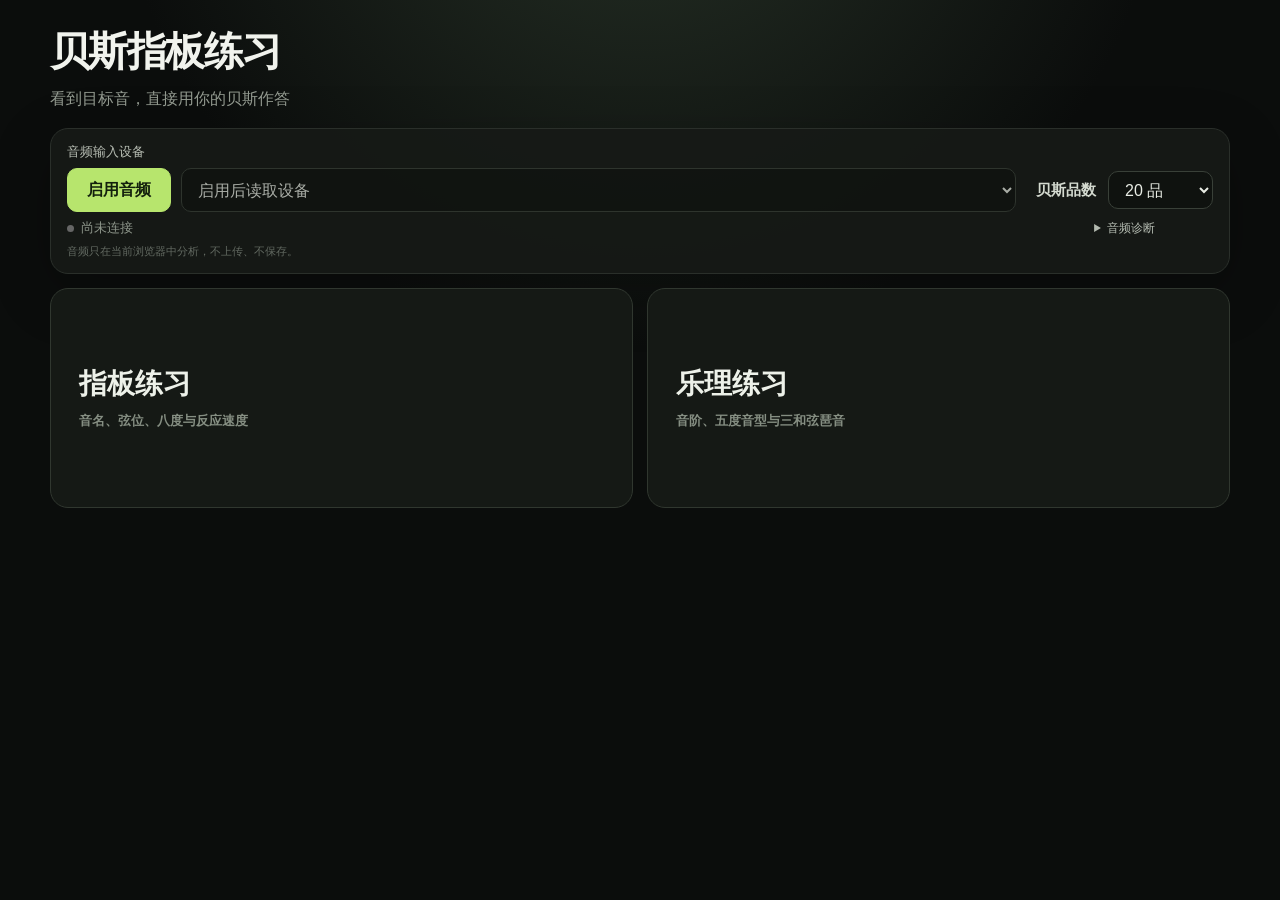
==== outputs/bass-fretboard-trainer-v1/index.html @ 8733895c "checkpoint: accepted V0 functional version" ====
<!doctype html>
<html lang="zh-CN">
<head>
  <meta charset="UTF-8" />
  <meta name="viewport" content="width=device-width, initial-scale=1" />
  <title>贝斯指板练习</title>
  <link rel="stylesheet" href="../bass-fretboard-trainer-v0/styles.css" />
  <link rel="stylesheet" href="styles.css" />
</head>
<body>
  <main class="shell">
    <header>
      <h1>贝斯指板练习</h1>
      <p class="subtitle">看到目标音，直接用你的贝斯作答</p>
    </header>

    <section id="audioControls" class="card controls">
      <label for="deviceSelect">音频输入设备</label>
      <div class="control-row">
        <button id="startButton">启用音频</button>
        <select id="deviceSelect" disabled><option value="">启用后读取设备</option></select>
      </div>
      <p id="deviceStatus" class="status"><span class="dot"></span>尚未连接</p>
      <div class="instrument-config">
        <label for="fretCount">贝斯品数</label>
        <select id="fretCount" class="compact-select" aria-label="贝斯品数">
          <option value="20" selected>20 品</option>
          <option value="21">21 品</option>
          <option value="22">22 品</option>
          <option value="24">24 品</option>
        </select>
      </div>
      <details id="diagnosticPanel" class="diagnostic-panel">
        <summary>音频诊断</summary>
        <section class="diagnostics">
          <div><span>信号</span><strong id="level">— dB</strong></div>
          <div><span>置信度</span><strong id="confidence">—</strong></div>
          <div><span>稳定帧</span><strong id="stableFrames">0 / 4</strong></div>
        </section>
      </details>
      <p class="privacy">音频只在当前浏览器中分析，不上传、不保存。</p>
    </section>

    <nav id="homeView" class="home-modules" aria-label="选择练习模块">
      <button id="fretboardTab" class="module-card">
        <strong>指板练习</strong><small>音名、弦位、八度与反应速度</small>
      </button>
      <button id="theoryTab" class="module-card">
        <strong>乐理练习</strong><small>音阶、五度音型与三和弦琶音</small>
      </button>
    </nav>

    <section id="practiceWorkspace" hidden>
      <div class="workspace-bar"><button id="backHomeButton" class="back-button">← 返回首页</button><strong id="workspaceTitle">指板练习</strong></div>

    <section id="fretboardModule">
    <div class="practice-grid">
    <aside class="practice-sidebar">
    <details class="card fretboard-options">
      <summary><span>题目设置</span><small id="fretboardOptionsSummary">单弦 E · 仅自然音 · 不区分八度 · 不限时</small></summary>
    <section class="settings" aria-label="练习设置">
      <div class="setting-row">
        <div><strong>练习弦</strong><small>专注一根弦，或每题随机换弦</small></div>
        <div class="choice">
          <label><input type="radio" name="stringMode" value="single" checked><span>单弦</span></label>
          <label><input type="radio" name="stringMode" value="mixed"><span>混合弦</span></label>
        </div>
      </div>
      <div id="stringPicker" class="string-picker" aria-label="选择练习弦">
        <label><input type="radio" name="bassString" value="E" checked><span>E</span></label>
        <label><input type="radio" name="bassString" value="A"><span>A</span></label>
        <label><input type="radio" name="bassString" value="D"><span>D</span></label>
        <label><input type="radio" name="bassString" value="G"><span>G</span></label>
      </div>
      <div class="setting-row">
        <div><strong>出题音符</strong><small>“包含升降音”也会出现 C♯、D♯、F♯等</small></div>
        <div class="choice">
          <label><input type="radio" name="noteSet" value="natural" checked><span>仅自然音</span></label>
          <label><input type="radio" name="noteSet" value="chromatic"><span>包含升降音</span></label>
        </div>
      </div>
      <div class="setting-row">
        <div><strong>八度判定</strong><small>开启后必须区分 G2、G3等实际音高</small></div>
        <div class="choice">
          <label><input type="radio" name="octaveMode" value="ignore" checked><span>不区分</span></label>
          <label><input type="radio" name="octaveMode" value="exact"><span>区分八度</span></label>
        </div>
      </div>
      <div class="setting-row">
        <div><strong>答题时间</strong><small>超时单独记录，不算作弹错</small></div>
        <div class="choice">
          <label><input type="radio" name="timeLimit" value="0" checked><span>不限时</span></label>
          <label><input type="radio" name="timeLimit" value="5"><span>5 秒</span></label>
          <label><input type="radio" name="timeLimit" value="3"><span>3 秒</span></label>
        </div>
      </div>
    </section>
    </details>

    <button id="wrongBankButton" class="wrong-bank-button">错题库 <span id="wrongCount">0</span></button>
    </aside>

    <div class="practice-main">
    <div id="quizHome"></div>
    <section id="quizCard" class="card quiz">
      <div class="scorebar">
        <span>第 <strong id="round">1</strong> 题</span>
        <span id="timer">不限时</span>
        <span>正确 <strong id="score">0</strong></span>
      </div>
      <p id="prompt" class="prompt">请弹出</p>
      <div id="targetNote" class="target-note">—</div>
      <p id="enharmonic" class="enharmonic"></p>
      <p id="targetOctave" class="octave">启用音频后开始</p>
      <button id="readyButton" class="ready-button" hidden>开始</button>
      <div id="feedback" class="feedback waiting">等待开始</div>
      <p id="heard" class="heard">当前识别：—</p>
      <div class="quiz-actions">
        <button id="exitWrongButton" class="secondary" hidden>退出错题练习</button>
        <button id="pauseButton" class="secondary" disabled>暂停练习</button>
        <button id="nextButton" class="secondary" disabled>跳过本题</button>
      </div>
    </section>
    </div>
    </div>
    </section>

    <section id="theoryModule" hidden>
      <section id="theoryHub" class="theory-hub">
        <button class="theory-card" data-theory-type="scale"><strong>音阶</strong><small>大调与自然小调完整上下行</small></button>
        <button class="theory-card" data-theory-type="interval"><strong>五度音型</strong><small>跨四弦上行两个八度</small></button>
        <button class="theory-card" data-theory-type="triad"><strong>三和弦琶音</strong><small>大、小三和弦跨弦练习</small></button>
        <button class="theory-card secondary-theory" data-theory-type="degree"><strong>调内级数</strong><small>辅助记忆调内第 2～7 音</small></button>
      </section>
      <select id="theoryType" hidden aria-label="当前乐理练习"><option value="scale">音阶</option><option value="interval">五度音型</option><option value="triad">三和弦琶音</option><option value="degree">调内级数</option></select>
      <section id="theoryPractice" hidden>
      <div class="subpage-bar"><button id="backTheoryButton" class="back-button">← 返回乐理练习</button><strong id="theoryPracticeTitle">音阶</strong></div>
      <div class="practice-grid theory-grid">
      <aside class="practice-sidebar">
      <details class="card theory-options">
        <summary><span>题目设置</span><small id="theoryOptionsSummary">可选</small></summary>
        <section class="settings theory-settings">
        <div id="scaleQualityRow" class="setting-row">
          <div><strong>调式</strong><small>自然小调使用固定的自然小音阶</small></div>
          <div class="choice">
            <label><input type="radio" name="scaleQuality" value="major" checked><span>大调</span></label>
            <label><input type="radio" name="scaleQuality" value="minor"><span>自然小调</span></label>
          </div>
        </div>
        <div class="setting-row">
          <div><strong id="theoryKeyLabel">调</strong><small>升降号会按照调性正确显示</small></div>
          <select id="scaleKey" class="compact-select" aria-label="选择调">
            <option value="random" selected>不指定</option>
            <option value="0">C</option><option value="7">G</option><option value="2">D</option><option value="9">A</option>
            <option value="4">E</option><option value="11">B</option><option value="6">F♯ / G♭</option><option value="1">C♯ / D♭</option>
            <option value="8">G♯ / A♭</option><option value="3">D♯ / E♭</option><option value="10">A♯ / B♭</option><option value="5">F</option>
          </select>
        </div>
        <div id="theoryStringRow" class="setting-row">
          <div><strong>根音所在弦</strong><small>后续音符可以跨弦演奏</small></div>
          <div class="choice">
            <label><input type="radio" name="scaleString" value="E"><span>E 弦</span></label>
            <label><input type="radio" name="scaleString" value="A"><span>A 弦</span></label>
            <label><input type="radio" name="scaleString" value="D"><span>D 弦</span></label>
            <label><input type="radio" name="scaleString" value="G"><span>G 弦</span></label>
            <label><input type="radio" name="scaleString" value="mixed" checked><span>不指定</span></label>
          </div>
        </div>
        <div id="arpStringRow" class="setting-row" hidden>
          <div><strong>起始弦</strong><small>两八度琶音从 E 弦或 A 弦根音开始</small></div>
          <div class="choice">
            <label><input type="radio" name="arpString" value="E"><span>E 弦</span></label>
            <label><input type="radio" name="arpString" value="A"><span>A 弦</span></label>
            <label><input type="radio" name="arpString" value="mixed" checked><span>不指定</span></label>
          </div>
        </div>
        <div id="triadRow" class="setting-row" hidden>
          <div><strong>和弦类型</strong><small>连续上行两个八度</small></div>
          <select id="triadType" class="compact-select" aria-label="三和弦类型">
            <option value="random">不指定</option><option value="major" selected>大三和弦</option><option value="minor">小三和弦</option>
          </select>
        </div>
        </section>
      </details>
      </aside>
      <section class="card scale-quiz">
        <p id="scalePrompt" class="prompt">从 A 弦上的 C 开始</p>
        <h2 id="scaleTitle">C 大调</h2>
        <p id="scaleDirectionText" class="scale-direction">上行一个八度，再下行返回</p>
        <div id="scaleProgress" class="scale-progress" aria-label="C大调音阶进度"></div>
        <div id="scaleFeedback" class="feedback waiting">启用音频后开始</div>
        <p id="scaleHeard" class="heard"></p>
        <div id="sequenceHintControls" class="sequence-hint-controls">
          <span>是否显示音名</span>
          <div class="choice">
            <label><input type="radio" name="hintMode" value="guided"><span>显示音名</span></label>
            <label><input type="radio" name="hintMode" value="memory" checked><span>隐藏音名</span></label>
          </div>
        </div>
        <div class="quiz-actions">
          <button id="scaleHintButton" class="secondary" hidden>显示提示</button>
          <button id="resetScaleButton" class="secondary">重新开始</button>
          <button id="skipTheoryButton" class="secondary">跳过本题</button>
        </div>
      </section>
      </div>
      </section>
    </section>

    </section>
  </main>
  <dialog id="wrongPracticeDialog" class="wrong-practice-dialog">
    <div class="wrong-practice-head"><h2>错题练习</h2><span id="wrongPracticeRemaining"></span></div>
    <div id="wrongPracticeBody"></div>
  </dialog>
  <dialog id="timeSupportDialog" class="support-dialog">
    <h2>需要切换为不限时吗？</h2>
    <p>已经连续 5 题超时或出现错误。可以先取消计时，专注找到正确的音。</p>
    <div class="support-actions">
      <button id="switchUntimedButton">返回不限时练习</button>
      <button id="continueTimedButton" class="secondary">继续计时练习</button>
    </div>
  </dialog>
  <script type="module" src="app.js"></script>
</body>
</html>
---- outputs/bass-fretboard-trainer-v0/styles.css ----
:root { color-scheme: dark; font-family: Inter, ui-sans-serif, -apple-system, BlinkMacSystemFont, "Segoe UI", sans-serif; background:#0b0d0c; color:#f1f3ed; }
* { box-sizing:border-box; }
body { margin:0; min-height:100vh; background:radial-gradient(circle at 50% -20%,#263126 0,transparent 42%),#0b0d0c; }
.shell { width:min(680px,calc(100% - 32px)); margin:0 auto; padding:52px 0 48px; }
header { margin-bottom:24px; }
.eyebrow { color:#b7e56d; letter-spacing:.16em; font-size:12px; font-weight:700; margin:0 0 10px; }
h1 { font-size:clamp(30px,6vw,48px); letter-spacing:-.04em; margin:0; }
.subtitle { color:#92998f; margin:10px 0 0; }
.card { border:1px solid #2a2f2a; border-radius:18px; background:rgba(22,25,22,.92); box-shadow:0 18px 60px rgba(0,0,0,.24); }
.controls { padding:20px; margin-bottom:14px; }
label { display:block; color:#b8beb4; font-size:13px; margin-bottom:9px; }
.control-row { display:flex; gap:10px; }
select,button { min-height:44px; border-radius:10px; border:1px solid #394038; font:inherit; }
select { min-width:0; flex:1; padding:0 12px; background:#0f120f; color:#e8ece4; }
button { padding:0 19px; border-color:#b7e56d; background:#b7e56d; color:#13200d; font-weight:750; cursor:pointer; }
button.stop { border-color:#555d53; background:#272c27; color:#f0f2ed; }
button:disabled { opacity:.55; cursor:wait; }
.status { color:#8d958a; font-size:13px; margin:13px 0 0; }
.dot { display:inline-block; width:7px; height:7px; border-radius:50%; background:#666; margin-right:7px; }
.status.active .dot { background:#b7e56d; box-shadow:0 0 10px #b7e56d; }
.result { min-height:365px; padding:32px 24px; display:flex; align-items:center; flex-direction:column; justify-content:center; }
.hint { margin:0 0 8px; color:#899086; font-size:13px; }
.note { font-size:clamp(90px,25vw,150px); font-weight:800; line-height:.9; letter-spacing:-.08em; font-variant-numeric:tabular-nums; }
.frequency { margin-top:22px; font-size:24px; font-variant-numeric:tabular-nums; }
.unit { color:#7f877d; font-size:14px; }
.tuning { width:min(360px,90%); display:grid; grid-template-columns:22px 1fr 22px; align-items:center; gap:8px; margin-top:25px; color:#697068; }
.meter { height:8px; background:#31362f; border-radius:99px; position:relative; overflow:hidden; }
.meter-fill { position:absolute; left:50%; top:0; width:0; height:100%; background:#b7e56d; transition:width 90ms,left 90ms; }
.center-mark { position:absolute; width:2px; height:14px; background:white; left:calc(50% - 1px); top:-3px; }
.cents { color:#9ca399; font-size:13px; min-height:18px; margin:10px 0 0; }
.diagnostics { display:grid; grid-template-columns:repeat(3,1fr); gap:1px; border:1px solid #282d27; border-radius:14px; overflow:hidden; margin-top:14px; background:#282d27; }
.diagnostics div { padding:15px; background:#151815; display:flex; flex-direction:column; gap:5px; }
.diagnostics span { color:#747c72; font-size:11px; }
.diagnostics strong { font-size:14px; font-variant-numeric:tabular-nums; }
.tips { margin-top:20px; color:#91998f; font-size:13px; line-height:1.6; }
summary { cursor:pointer; color:#b2b9af; }
@media(max-width:520px){.control-row{flex-direction:column}.diagnostics div{padding:12px 9px}.diagnostics strong{font-size:12px}.shell{padding-top:28px}}
---- outputs/bass-fretboard-trainer-v1/styles.css ----
.shell { width:min(1180px,calc(100% - 32px)); padding:24px 0 28px; }
header { margin-bottom:18px; }
header h1 { font-size:clamp(28px,4vw,40px); }
body.in-practice header { margin-bottom:10px; }
body.in-practice header .eyebrow,body.in-practice header .subtitle { display:none; }
body.in-practice header h1 { font-size:24px; }
body.in-practice .shell { padding-bottom:10px; }
.quiz { min-height:430px; padding:25px; text-align:center; position:relative; }
.settings { padding:5px 20px; margin-bottom:14px; }
.setting-row { display:flex; align-items:center; justify-content:space-between; gap:18px; padding:16px 0; border-bottom:1px solid #2a2f2a; }
.setting-row:last-child { border-bottom:0; }
.setting-row[hidden] { display:none; }
.setting-row strong { display:block; font-size:14px; }
.setting-row small { display:block; color:#7e867b; margin-top:4px; line-height:1.35; }
.choice,.string-picker { display:flex; flex-shrink:0; padding:3px; border-radius:10px; background:#0e110e; }
.choice label,.string-picker label { margin:0; cursor:pointer; }
.choice input,.string-picker input { position:absolute; opacity:0; pointer-events:none; }
.choice span,.string-picker span { display:block; padding:7px 10px; border-radius:7px; color:#8e968b; white-space:nowrap; font-size:12px; }
.choice input:checked+span,.string-picker input:checked+span { background:#34412d; color:#c9ef8c; }
.string-picker { margin:11px 0 3px; width:max-content; }
.string-picker span { min-width:42px; text-align:center; font-size:14px; font-weight:750; }
.string-picker.hidden { display:none; }
.compact-select { flex:0 0 auto; min-width:100px; min-height:38px; }
.instrument-config { display:flex; align-items:center; justify-content:space-between; gap:12px; margin-top:15px; padding-top:15px; border-top:1px solid #2a2f2a; }
.instrument-config label { margin:0; color:#d4dad0; font-size:15px; font-weight:750; }
.instrument-config .compact-select { min-width:105px; }
.scorebar { display:flex; justify-content:space-between; color:#8e968b; font-size:13px; }
.scorebar strong { color:#eef1ea; }
#timer.urgent { color:#ff9f8c; font-weight:750; }
.prompt { color:#8b9388; margin:47px 0 4px; }
.target-note { font-size:clamp(100px,28vw,168px); font-weight:850; line-height:.9; letter-spacing:-.06em; font-variant-numeric:tabular-nums; }
.octave-number { display:inline-block; margin-left:.04em; font-size:.48em; letter-spacing:0; vertical-align:baseline; }
.question-concealed { visibility:hidden; }
.ready-button { display:block; margin:0 auto 14px; }
.ready-button[hidden] { display:none; }
.enharmonic { height:20px; color:#b7c1b2; margin:10px 0 0; font-size:14px; }
.octave { color:#8e968b; margin:12px 0 28px; }
.feedback { display:inline-block; min-width:180px; padding:10px 17px; border-radius:99px; font-weight:750; }
.feedback.waiting { color:#90978d; background:#252a24; }
.feedback.correct { color:#18230f; background:#b7e56d; }
.feedback.wrong { color:#ffd5ce; background:#552c27; }
.feedback.listening { color:#d8e6ca; background:#263320; }
.heard { min-height:20px; color:#7d857a; font-size:13px; margin:15px 0; }
.secondary { min-height:38px; color:#c9d0c5; background:transparent; border-color:#3b4239; }
.secondary:disabled { opacity:.35; cursor:not-allowed; }
.quiz-actions { display:flex; justify-content:center; gap:10px; }
.quiz-actions [hidden] { display:none; }
.privacy { text-align:center; color:#626961; font-size:11px; margin-top:16px; }
.wrong-bank-button { display:block; margin:0 0 14px auto; min-height:36px; padding:0 13px; background:#1c211c; border-color:#343a33; color:#bcc4b9; font-size:13px; }
.wrong-bank-button span { display:inline-grid; place-items:center; min-width:22px; height:22px; margin-left:5px; border-radius:99px; background:#353d33; color:#dcedc8; }
.wrong-bank-button:disabled { opacity:.45; cursor:not-allowed; }
.controls.compact { display:flex; align-items:center; gap:14px; padding:10px 14px; }
.controls.compact>label { display:none; }
.controls.compact .control-row { flex:1; min-width:280px; }
.controls.compact .control-row select,.controls.compact .control-row button { min-height:38px; }
.controls.compact .status { max-width:230px; margin:0; overflow:hidden; text-overflow:ellipsis; white-space:nowrap; }
.controls.compact .instrument-config { flex:0 0 auto; margin:0; padding:0; border:0; }
.controls.compact .instrument-config select { min-height:38px; }
.controls.compact .diagnostic-panel,.controls.compact .privacy { display:none; }
.practice-grid { display:grid; grid-template-columns:minmax(260px,320px) minmax(0,1fr); align-items:start; gap:14px; }
.practice-sidebar { min-width:0; }
.practice-main { min-width:0; }
.practice-main .quiz,.theory-grid .scale-quiz { min-height:380px; margin:0; }
.fretboard-options { margin-bottom:12px; padding:0 16px; }
.fretboard-options>summary { display:flex; align-items:center; justify-content:space-between; padding:15px 0; list-style:none; font-size:14px; font-weight:750; }
.fretboard-options>summary::-webkit-details-marker { display:none; }
.fretboard-options>summary small { color:#778073; font-size:12px; font-weight:500; }
.fretboard-options>summary small { max-width:72%; text-align:right; line-height:1.35; }
.fretboard-options[open]>summary { border-bottom:1px solid #2a2f2a; }
.fretboard-options .settings { margin:0; padding:0; }
.practice-sidebar .setting-row { align-items:flex-start; flex-direction:column; gap:9px; padding:12px 0; }
.practice-sidebar .choice { width:100%; }
.practice-sidebar .choice label { flex:1; }
.practice-sidebar .choice span { text-align:center; padding-left:7px; padding-right:7px; }
.practice-sidebar .compact-select { width:100%; }
.practice-sidebar .string-picker { width:100%; }
.practice-sidebar .string-picker label { flex:1; }
.wrong-bank-button { margin-left:0; width:100%; }
.home-modules,.theory-hub { display:grid; grid-template-columns:repeat(2,1fr); gap:14px; }
.module-card,.theory-card { min-height:220px; padding:28px; border:1px solid #30372f; border-radius:18px; background:#151915; color:#edf1e9; text-align:left; }
.module-card { display:flex; flex-direction:column; justify-content:center; }
.module-card:hover,.theory-card:hover { border-color:#71934c; background:#1b2218; }
.module-card-kicker { display:block; margin-bottom:35px; color:#9fcf62; font-size:11px; font-weight:800; letter-spacing:.13em; }
.module-card strong,.theory-card strong { display:block; font-size:28px; }
.module-card small,.theory-card small { display:block; margin-top:8px; color:#858e82; font-size:13px; line-height:1.5; }
.theory-card { min-height:140px; }
.theory-card.secondary-theory { border-style:dashed; }
.workspace-bar,.subpage-bar { display:flex; align-items:center; justify-content:space-between; margin-bottom:14px; }
.workspace-bar strong,.subpage-bar strong { color:#cbd2c7; font-size:14px; }
.back-button { min-height:36px; padding:7px 12px; border-color:#343b32; background:transparent; color:#aeb6aa; font-size:13px; }
.subpage-bar { margin-top:2px; }
.theory-hub[hidden],#theoryPractice[hidden],#practiceWorkspace[hidden],#homeView[hidden] { display:none; }
.module-tabs { display:grid; grid-template-columns:1fr 1fr; gap:5px; margin:0 0 14px; padding:5px; border:1px solid #2b312a; border-radius:13px; background:#111411; }
.module-tabs button { border-color:transparent; background:transparent; color:#858d82; }
.module-tabs button.active { background:#34412d; color:#cef394; }
.fixed-value { color:#c6cec2; font-size:13px; }
.theory-entry { padding:5px 20px; margin-bottom:14px; }
.theory-entry .setting-row { border-bottom:0; }
.theory-options { margin-bottom:14px; padding:0 20px; }
.theory-options>summary { display:flex; align-items:center; justify-content:space-between; padding:16px 0; cursor:pointer; color:#c6cec2; font-size:14px; font-weight:750; list-style:none; }
.theory-options>summary::-webkit-details-marker { display:none; }
.theory-options>summary small { max-width:72%; color:#778073; font-size:12px; font-weight:500; text-align:right; line-height:1.35; }
.theory-options[open]>summary { border-bottom:1px solid #2a2f2a; }
.theory-options .settings { margin:0; padding:0; }
.scale-quiz { min-height:430px; padding:30px 25px; text-align:center; }
.scale-quiz h2 { margin:8px 0 3px; font-size:45px; }
.scale-direction { margin:0 0 40px; color:#7f877c; }
.scale-progress { display:grid; grid-template-columns:repeat(8,1fr); justify-content:center; gap:7px; margin:0 auto 38px; max-width:560px; }
.scale-step { display:flex; align-items:center; justify-content:center; height:56px; border:1px solid #343b32; border-radius:10px; color:#777f75; font-weight:750; }
.scale-progress.round-trip { width:100%; grid-template-columns:repeat(15,minmax(0,42px)); justify-content:center; gap:4px; max-width:none; }
.scale-progress.round-trip .scale-step { height:44px; border-radius:7px; font-size:13px; }
.scale-progress.short-sequence { grid-template-columns:repeat(auto-fit,minmax(70px,1fr)); max-width:320px; }
.scale-step.done { border-color:#759a4a; background:#293820; color:#c9ef90; }
.scale-step.current { border-color:#b7e56d; color:#eff7e5; box-shadow:0 0 0 2px rgba(183,229,109,.12); }
.scale-step.concealed { color:#596057; }
.scale-step.hint { color:#e2efcf; border-style:dashed; }
.progress-octave { margin-left:2px; font-size:.68em; font-weight:650; opacity:.72; align-self:center; }
.sequence-hint-controls { display:flex; align-items:center; justify-content:center; gap:12px; margin:0 auto 14px; color:#8b9388; font-size:13px; }
.sequence-hint-controls .choice { width:auto; }
.support-dialog { width:min(430px,calc(100% - 28px)); padding:26px; border:1px solid #3b4438; border-radius:18px; background:#121612; color:#edf1e9; box-shadow:0 30px 100px #000; }
.support-dialog::backdrop { background:rgba(0,0,0,.72); backdrop-filter:blur(4px); }
.support-dialog h2 { margin:0 0 10px; font-size:24px; }
.support-dialog p { margin:0 0 22px; color:#90988d; line-height:1.65; }
.support-actions { display:flex; gap:10px; }
.support-actions button { flex:1; }
#theoryModule[hidden],#fretboardModule[hidden] { display:none; }
.wrong-practice-dialog { width:min(730px,calc(100% - 24px)); max-height:calc(100vh - 24px); padding:18px; overflow:auto; border:1px solid #394137; border-radius:20px; background:#0e110e; color:#f1f3ed; box-shadow:0 35px 120px #000; }
.wrong-practice-dialog::backdrop { background:rgba(0,0,0,.78); backdrop-filter:blur(5px); }
.wrong-practice-head { display:flex; justify-content:space-between; align-items:flex-end; padding:5px 5px 15px; }
.wrong-practice-head h2 { margin:0; font-size:27px; }
.wrong-practice-head .eyebrow { margin-bottom:4px; }
.wrong-practice-head>span { color:#8c9488; font-size:13px; }
.wrong-practice-dialog .quiz { box-shadow:none; }
.diagnostic-panel { margin-top:14px; color:#7d857a; font-size:12px; }
.diagnostic-panel summary { width:max-content; margin:0 auto; cursor:pointer; }
.diagnostic-panel .diagnostics { margin-top:10px; }
@media(min-width:701px){
  .controls:not(.compact){display:grid;grid-template-columns:minmax(0,1fr) auto;grid-template-rows:auto auto auto;column-gap:20px;row-gap:7px;padding:14px 16px}
  .controls:not(.compact)>label{grid-column:1;grid-row:1;margin:0}
  .controls:not(.compact)>.control-row{grid-column:1;grid-row:2}
  .controls:not(.compact)>.status{grid-column:1;grid-row:3;margin:0;align-self:center}
  .controls:not(.compact)>.instrument-config{grid-column:2;grid-row:2;margin:0;padding:0;border:0;justify-content:flex-start}
  .controls:not(.compact)>.diagnostic-panel{grid-column:2;grid-row:3;margin:0;align-self:center}
  .controls:not(.compact)>.privacy{grid-column:1 / -1;margin:0;text-align:left}
}
@media(max-width:700px){.practice-grid{grid-template-columns:1fr}.controls.compact{align-items:stretch;flex-direction:column}.controls.compact .control-row{min-width:0}.controls.compact .status{max-width:none}.controls.compact .instrument-config{padding-top:10px;border-top:1px solid #2a2f2a}.setting-row{align-items:flex-start;flex-direction:column}.choice{width:100%}.choice label{flex:1}.choice span{text-align:center}.quiz{min-height:410px}}
@media(max-width:600px){.home-modules,.theory-hub{grid-template-columns:1fr}.module-card,.theory-card{min-height:125px}.module-card-kicker{margin-bottom:22px}}
@media(max-width:600px){.scale-progress.round-trip{gap:2px}.scale-progress.round-trip .scale-step{height:36px;border-radius:5px;font-size:10px}}
@media(max-width:600px){.scale-progress{grid-template-columns:repeat(4,1fr)}.scale-step{height:48px}}
@media(max-width:600px){.sequence-hint-controls{align-items:stretch;flex-direction:column}.support-actions{flex-direction:column}}
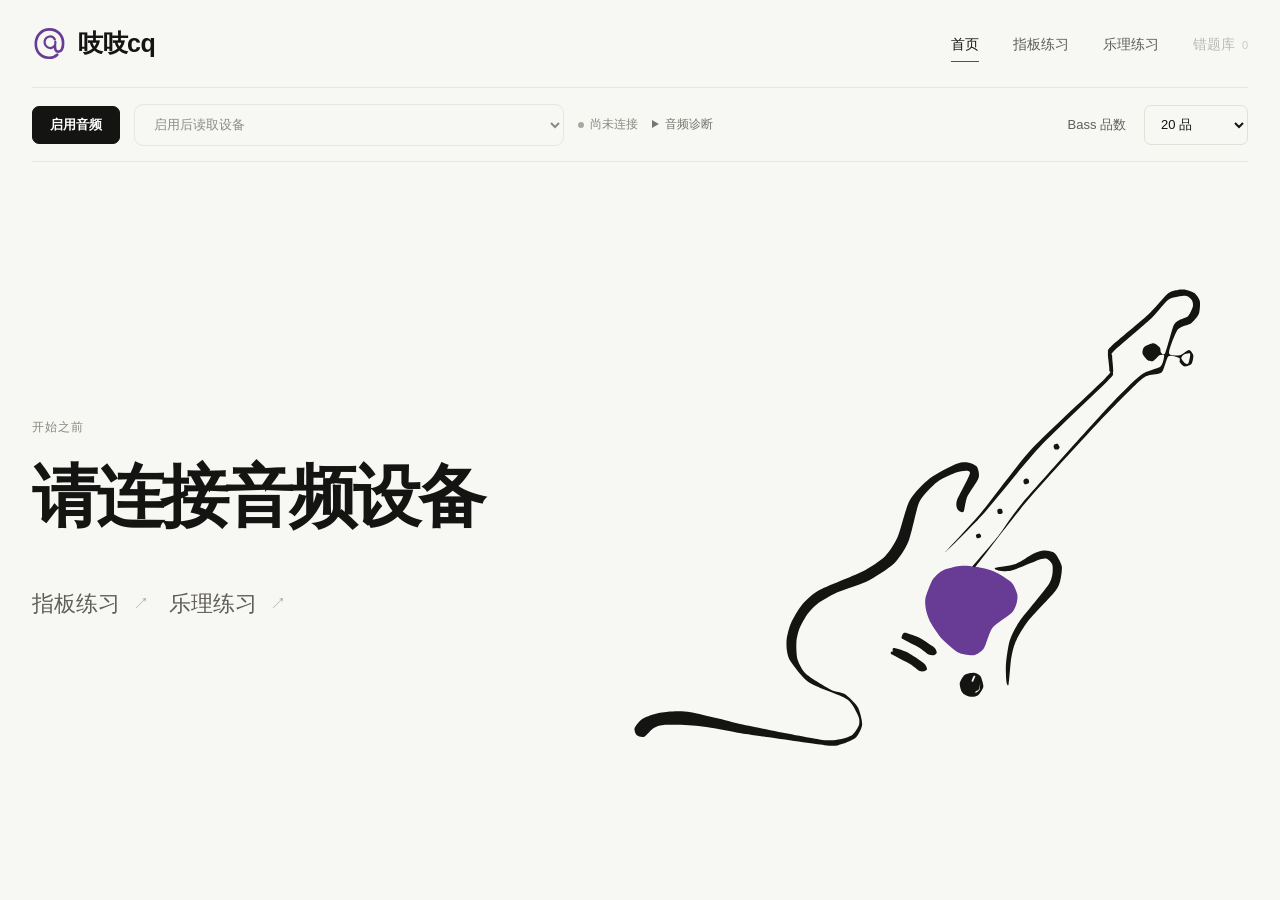
==== commit 0a4eb378: "feat: redesign homepage with animated bass hero" ====
--- a/outputs/bass-fretboard-trainer-v1/index.html
+++ b/outputs/bass-fretboard-trainer-v1/index.html
@@ -6,23 +6,50 @@
   <title>贝斯指板练习</title>
   <link rel="stylesheet" href="../bass-fretboard-trainer-v0/styles.css" />
   <link rel="stylesheet" href="styles.css" />
+  <link rel="stylesheet" href="home-layout-tuning.css" />
+  <script src="home-layout-tuning.js" defer></script>
+  <script src="home-ui.js" defer></script>
+  <script src="bass-motion.js" defer></script>
 </head>
 <body>
   <main class="shell">
-    <header>
-      <h1>贝斯指板练习</h1>
-      <p class="subtitle">看到目标音，直接用你的贝斯作答</p>
+    <header class="site-header" data-tuning-module="header">
+      <a class="home-brand" href="?home=1" aria-label="返回首页">
+        <svg class="brand-mark" viewBox="0 0 42 42" aria-hidden="true">
+          <path class="at-outer" d="M30.3 34.4c-2.8 2.7-6.4 4-10.6 3.7C10.4 37.5 4.1 30.4 4.6 20.5 5.1 10.8 12 4 21.1 4.1c9.2.1 16.1 6.8 16.2 16.2.1 6.5-2.1 10.5-5.5 10.5-3.1 0-4.7-2.7-4.2-7.1" />
+          <path class="at-inner" d="M27.4 16.1c-1.4-2.6-4.6-4-7.5-3.2-3.5.9-5.5 4.6-4.6 8.2.9 3.7 4.6 6 8.1 5.2 3.1-.7 5.2-3.9 4.6-7.2" />
+        </svg>
+        <span>吱吱cq</span>
+      </a>
+      <h1 class="practice-brand-title">贝斯指板练习</h1>
+      <nav class="top-nav" aria-label="主导航">
+        <button class="top-nav-link is-active" type="button" data-home-action="home">首页</button>
+        <button class="top-nav-link" type="button" data-home-action="fretboard">指板练习</button>
+        <button class="top-nav-link" type="button" data-home-action="theory">乐理练习</button>
+        <button id="headerWrongBank" class="top-nav-link" type="button" data-home-action="wrong">错题库 <span id="headerWrongCount">0</span></button>
+      </nav>
     </header>
 
-    <section id="audioControls" class="card controls">
-      <label for="deviceSelect">音频输入设备</label>
-      <div class="control-row">
-        <button id="startButton">启用音频</button>
-        <select id="deviceSelect" disabled><option value="">启用后读取设备</option></select>
-      </div>
-      <p id="deviceStatus" class="status"><span class="dot"></span>尚未连接</p>
-      <div class="instrument-config">
-        <label for="fretCount">贝斯品数</label>
+    <section id="audioControls" class="card controls home-setup-bar" aria-label="音频与贝斯设置">
+      <div class="setup-main">
+        <button id="startButton" data-tuning-text="startButton">启用音频</button>
+        <div class="device-field" data-tuning-module="deviceControls">
+          <label class="sr-only" for="deviceSelect" data-tuning-text="audioLabel">音频输入设备</label>
+          <select id="deviceSelect" disabled><option value="">启用后读取设备</option></select>
+        </div>
+        <p id="deviceStatus" class="status"><span class="dot"></span>尚未连接</p>
+        <details id="diagnosticPanel" class="diagnostic-panel" data-tuning-module="diagnostics">
+          <summary>音频诊断</summary>
+          <section class="diagnostics">
+            <div><span>信号</span><strong id="level">— dB</strong></div>
+            <div><span>置信度</span><strong id="confidence">—</strong></div>
+            <div><span>稳定帧</span><strong id="stableFrames">0 / 4</strong></div>
+          </section>
+        </details>
+      </div>
+      <span class="bass-setup-copy">Bass 品数</span>
+      <div class="instrument-config" data-tuning-module="fretSetup">
+        <label class="sr-only" for="fretCount" data-tuning-text="fretLabel">贝斯品数</label>
         <select id="fretCount" class="compact-select" aria-label="贝斯品数">
           <option value="20" selected>20 品</option>
           <option value="21">21 品</option>
@@ -30,25 +57,31 @@
           <option value="24">24 品</option>
         </select>
       </div>
-      <details id="diagnosticPanel" class="diagnostic-panel">
-        <summary>音频诊断</summary>
-        <section class="diagnostics">
-          <div><span>信号</span><strong id="level">— dB</strong></div>
-          <div><span>置信度</span><strong id="confidence">—</strong></div>
-          <div><span>稳定帧</span><strong id="stableFrames">0 / 4</strong></div>
-        </section>
-      </details>
-      <p class="privacy">音频只在当前浏览器中分析，不上传、不保存。</p>
-    </section>
-
-    <nav id="homeView" class="home-modules" aria-label="选择练习模块">
-      <button id="fretboardTab" class="module-card">
-        <strong>指板练习</strong><small>音名、弦位、八度与反应速度</small>
-      </button>
-      <button id="theoryTab" class="module-card">
-        <strong>乐理练习</strong><small>音阶、五度音型与三和弦琶音</small>
-      </button>
-    </nav>
+      <p class="privacy" data-tuning-module="privacy" data-tuning-text="privacyText">音频只在当前浏览器中分析，不上传、不保存。</p>
+    </section>
+
+    <section id="homeView" class="home-hero" aria-label="选择练习模块">
+      <div class="hero-copy">
+        <p class="hero-kicker">开始之前</p>
+        <h2 data-tuning-text="productTitle">选择你的练习</h2>
+        <nav class="practice-entry-list" aria-label="练习入口">
+          <button id="fretboardTab" class="practice-entry" data-description="音名、弦位、八度与反应速度" data-tuning-module="fretboardCard">
+            <strong data-tuning-text="fretboardTitle">指板练习</strong><span aria-hidden="true">↗</span>
+            <small class="sr-only" data-tuning-text="fretboardDescription">音名、弦位、八度与反应速度</small>
+          </button>
+          <button id="theoryTab" class="practice-entry" data-description="音阶、五度音型与三和弦琶音" data-tuning-module="theoryCard">
+            <strong data-tuning-text="theoryTitle">乐理练习</strong><span aria-hidden="true">↗</span>
+            <small class="sr-only" data-tuning-text="theoryDescription">音阶、五度音型与三和弦琶音</small>
+          </button>
+        </nav>
+        <p id="practiceEntryDescription" class="practice-entry-description" aria-live="polite"></p>
+      </div>
+      <figure class="bass-illustration" aria-label="抽象手绘贝斯插画">
+        <div class="bass-motion-stage" data-svg-src="./ui-references%3Ahome%3A/abstract-bass-motion.svg" aria-hidden="true">
+          <img src="./ui-references%3Ahome%3A/abstract-bass-transparent.png" alt="" />
+        </div>
+      </figure>
+    </section>
 
     <section id="practiceWorkspace" hidden>
       <div class="workspace-bar"><button id="backHomeButton" class="back-button">← 返回首页</button><strong id="workspaceTitle">指板练习</strong></div>
@@ -96,6 +129,7 @@
       </div>
     </section>
     </details>
+    <div id="fretboardCoverage" class="coverage-status">覆盖 0 / 0</div>
 
     <button id="wrongBankButton" class="wrong-bank-button">错题库 <span id="wrongCount">0</span></button>
     </aside>
@@ -182,6 +216,7 @@
         </div>
         </section>
       </details>
+      <div id="theoryCoverage" class="coverage-status">覆盖 0 / 0</div>
       </aside>
       <section class="card scale-quiz">
         <p id="scalePrompt" class="prompt">从 A 弦上的 C 开始</p>
@@ -198,7 +233,6 @@
           </div>
         </div>
         <div class="quiz-actions">
-          <button id="scaleHintButton" class="secondary" hidden>显示提示</button>
           <button id="resetScaleButton" class="secondary">重新开始</button>
           <button id="skipTheoryButton" class="secondary">跳过本题</button>
         </div>
--- a/outputs/bass-fretboard-trainer-v1/styles.css
+++ b/outputs/bass-fretboard-trainer-v1/styles.css
@@ -69,6 +69,7 @@
 .fretboard-options[open]>summary { border-bottom:1px solid #2a2f2a; }
 .fretboard-options .settings { margin:0; padding:0; }
 .practice-sidebar .setting-row { align-items:flex-start; flex-direction:column; gap:9px; padding:12px 0; }
+.coverage-status { padding:12px 0 14px; border-top:1px solid #2a2f2a; color:#aeb6aa; font-size:13px; font-weight:700; text-align:center; }
 .practice-sidebar .choice { width:100%; }
 .practice-sidebar .choice label { flex:1; }
 .practice-sidebar .choice span { text-align:center; padding-left:7px; padding-right:7px; }
@@ -148,3 +149,126 @@
 @media(max-width:600px){.scale-progress.round-trip{gap:2px}.scale-progress.round-trip .scale-step{height:36px;border-radius:5px;font-size:10px}}
 @media(max-width:600px){.scale-progress{grid-template-columns:repeat(4,1fr)}.scale-step{height:48px}}
 @media(max-width:600px){.sequence-hint-controls{align-items:stretch;flex-direction:column}.support-actions{flex-direction:column}}
+
+/* Home UI v1 — editorial warm-white system. Opening remains separately paused. */
+html.home-direct-preview body { overflow:auto; }
+html.home-direct-preview body > .opening-phase-one { display:none; }
+html.home-direct-preview .opening-phase-one + .shell { display:block; }
+
+body:not(.in-practice) {
+  background:#f7f7f4;
+  color:#141413;
+  font-family:"PingFang SC","Microsoft YaHei",sans-serif;
+}
+body:not(.in-practice) .shell { width:min(1420px,calc(100% - 64px)); margin:0 auto; padding:0; }
+.sr-only { position:absolute !important; width:1px !important; height:1px !important; padding:0 !important; margin:-1px !important; overflow:hidden !important; clip:rect(0,0,0,0) !important; white-space:nowrap !important; border:0 !important; }
+
+.site-header { display:flex; align-items:center; justify-content:space-between; min-height:88px; margin:0; border-bottom:1px solid #e8e6dd; }
+.home-brand { display:inline-flex; align-items:center; gap:11px; color:#141413; text-decoration:none; font-size:25px; font-weight:600; letter-spacing:-.02em; }
+.brand-mark { width:35px; height:35px; overflow:visible; }
+.brand-mark path { fill:none; stroke:#683c95; stroke-linecap:round; stroke-linejoin:round; }
+.brand-mark .at-outer { stroke-width:3.2; }
+.brand-mark .at-inner { stroke-width:2.7; }
+.top-nav { display:flex; align-items:center; gap:34px; }
+.top-nav-link { position:relative; min-height:36px; padding:0; border:0; border-radius:0; background:transparent; color:#5f5e59; font:500 14px/1 "PingFang SC","Microsoft YaHei",sans-serif; }
+.top-nav-link::after { content:""; position:absolute; right:0; bottom:0; left:0; height:1px; background:#683c95; opacity:0; transform:scaleX(.4); transition:opacity 150ms ease,transform 150ms ease; }
+.top-nav-link:hover,.top-nav-link:focus-visible,.top-nav-link.is-active { color:#141413; }
+.top-nav-link:hover::after,.top-nav-link:focus-visible::after,.top-nav-link.is-active::after { opacity:1; transform:scaleX(1); }
+.top-nav-link:disabled { opacity:.4; cursor:not-allowed; }
+#headerWrongCount { display:inline-block; min-width:1ch; margin-left:3px; color:#8b8983; font-size:11px; }
+.practice-brand-title { display:none; }
+
+body:not(.in-practice) .home-setup-bar { display:grid; grid-template-columns:minmax(0,1fr) auto auto; grid-template-rows:auto; align-items:center; gap:18px; min-height:74px; margin:0; padding:12px 0; border:0; border-bottom:1px solid #e8e6dd; border-radius:0; background:transparent; box-shadow:none; }
+.setup-main { display:flex; align-items:center; gap:14px; min-width:0; }
+body:not(.in-practice) #startButton { flex:0 0 auto; min-height:38px; padding:0 17px; border:1px solid #141413; border-radius:7px; background:#141413; color:#fff; font-size:13px; font-weight:600; }
+body:not(.in-practice) #startButton.stop { border-color:#141413; background:transparent; color:#141413; }
+.device-field { flex:0 1 430px; min-width:190px; }
+body:not(.in-practice) #deviceSelect { width:100%; min-height:42px; padding:0 42px 0 15px; border:1px solid #e2e0d8; border-radius:9px; background-color:transparent; color:#5f5e59; font-size:13px; font-weight:400; appearance:auto; }
+body:not(.in-practice) .home-setup-bar .status { flex:0 0 auto; margin:0; color:#88867f; font-size:12px; white-space:nowrap; }
+body:not(.in-practice) .home-setup-bar .dot { width:6px; height:6px; margin-right:6px; background:#aaa8a1; }
+body:not(.in-practice) .home-setup-bar .status.active .dot { background:#683c95; box-shadow:none; }
+body:not(.in-practice) .home-setup-bar .diagnostic-panel { position:relative; flex:0 0 auto; margin:0; color:#85837d; font-size:12px; }
+body:not(.in-practice) .home-setup-bar .diagnostic-panel summary { color:#77756f; }
+body:not(.in-practice) .home-setup-bar .diagnostic-panel .diagnostics { position:absolute; z-index:5; top:28px; right:0; width:330px; margin:0; border:1px solid #e2e0d8; border-radius:8px; background:#f7f7f4; }
+body:not(.in-practice) .home-setup-bar .diagnostics div { background:#f3f1ec; }
+.bass-setup-copy { min-height:38px; padding:0; display:inline-flex; align-items:center; border:0; border-radius:0; color:#5f5e59; font-size:13px; }
+body:not(.in-practice) .home-setup-bar .instrument-config { display:block; grid-column:auto; grid-row:auto; margin:0; padding:0; border:0; }
+body:not(.in-practice) .home-setup-bar .compact-select { width:104px; min-width:104px; min-height:40px; padding:0 12px; border:1px solid #e2e0d8; border-radius:7px; background:transparent; color:#141413; font-size:13px; }
+body:not(.in-practice) .home-setup-bar .privacy { display:none; }
+
+.home-hero { display:grid; grid-template-columns:minmax(0,.94fr) minmax(500px,1.06fr); align-items:center; gap:clamp(34px,5vw,84px); min-height:calc(100vh - 164px); padding:clamp(70px,9vh,124px) 0 52px; }
+.hero-copy { align-self:center; max-width:650px; padding-left:0; }
+.hero-kicker { margin:0 0 24px; color:#88867f; font-size:12px; font-weight:500; letter-spacing:.08em; text-transform:uppercase; }
+.hero-copy h2 { max-width:620px; margin:0; color:#141413; font-size:clamp(54px,5.3vw,76px); font-weight:700; line-height:1.08; letter-spacing:-.055em; }
+.practice-entry-list { display:flex; align-items:center; gap:20px; margin-top:48px; }
+.practice-entry { display:inline-flex; align-items:center; gap:13px; min-height:46px; padding:6px 0; border:0; border-radius:8px; background:transparent; color:#5f5e59; font-family:"PingFang SC","Microsoft YaHei",sans-serif; font-size:clamp(19px,1.7vw,25px); font-weight:400; line-height:1.2; transition:background-color 150ms ease,color 150ms ease,padding 150ms ease; }
+.practice-entry strong { font-weight:400; }
+.practice-entry span { font-size:.72em; font-weight:400; opacity:.48; transition:opacity 150ms ease; }
+.practice-entry:hover,.practice-entry:focus-visible { padding:9px 16px; background:#683c95; color:#fff; outline:none; }
+.practice-entry:hover strong,.practice-entry:focus-visible strong { font-weight:500; }
+.practice-entry:hover span,.practice-entry:focus-visible span { opacity:1; }
+.practice-entry-description { min-height:23px; margin:20px 0 0; color:#5f5e59; font-size:15px; font-weight:400; line-height:1.55; opacity:0; transform:translateY(5px); transition:opacity 170ms ease,transform 170ms ease; }
+.practice-entry-description.is-visible { opacity:1; transform:translateY(0); }
+.bass-illustration { align-self:center; width:min(126%,1000px); margin:0; justify-self:end; transform:translateX(-3.5%) scale(1.12948264); transform-origin:left bottom; }
+.bass-motion-stage { width:100%; aspect-ratio:1619/971; }
+.bass-motion-stage>img,.bass-motion-stage>svg { display:block; width:100%; height:100%; }
+
+body.in-practice .site-header { min-height:auto; border:0; }
+body.in-practice .site-header .home-brand,body.in-practice .site-header .top-nav { display:none; }
+body.in-practice .practice-brand-title { display:block; }
+body.in-practice .home-setup-bar.compact { display:flex; }
+body.in-practice .home-setup-bar.compact .setup-main { display:flex; flex:1; align-items:center; gap:10px; min-width:0; }
+body.in-practice .home-setup-bar.compact .device-field { flex:1; min-width:180px; }
+body.in-practice .home-setup-bar.compact .bass-setup-copy { display:none; }
+
+@media(max-width:980px) {
+  body:not(.in-practice) .shell { width:min(100% - 40px,940px); }
+  .top-nav { gap:20px; }
+  body:not(.in-practice) .home-setup-bar { grid-template-columns:minmax(0,1fr) auto; }
+  .setup-main { flex-wrap:wrap; }
+  .bass-setup-copy { display:none; }
+  .home-hero { grid-template-columns:minmax(0,.9fr) minmax(370px,1.1fr); gap:22px; }
+  .hero-copy h2 { font-size:clamp(48px,6.2vw,64px); }
+}
+@media(max-width:800px) {
+  body:not(.in-practice) .shell { width:calc(100% - 32px); }
+  .site-header { min-height:72px; }
+  .home-brand { font-size:21px; }
+  .brand-mark { width:30px; height:30px; }
+  .top-nav { gap:14px; }
+  .top-nav-link { font-size:12px; }
+  .top-nav-link[data-home-action="home"] { display:none; }
+  body:not(.in-practice) .home-setup-bar { grid-template-columns:1fr auto; align-items:start; padding:14px 0; }
+  .setup-main { gap:10px; }
+  .device-field { flex:1 1 230px; }
+  body:not(.in-practice) .home-setup-bar .status { order:4; }
+  body:not(.in-practice) .home-setup-bar .diagnostic-panel { order:5; }
+  .home-hero { grid-template-columns:1fr; min-height:auto; padding:62px 0 38px; }
+  .hero-copy { max-width:none; padding:0; }
+  .hero-copy h2 { max-width:520px; font-size:clamp(48px,11vw,62px); }
+  .practice-entry-list { margin-top:38px; }
+  .bass-illustration { width:min(92%,620px); margin-top:8px; justify-self:center; transform:none; }
+}
+@media(max-width:520px) {
+  body:not(.in-practice) .shell { width:calc(100% - 28px); }
+  .site-header { align-items:flex-start; min-height:104px; padding:17px 0 12px; }
+  .top-nav { display:grid; grid-template-columns:repeat(3,auto); gap:8px 14px; }
+  #headerWrongCount { display:none; }
+  body:not(.in-practice) .home-setup-bar { display:grid; grid-template-columns:1fr auto; }
+  .setup-main { display:grid; grid-column:1 / -1; grid-template-columns:auto minmax(0,1fr); }
+  .device-field { min-width:0; }
+  body:not(.in-practice) #deviceSelect { min-width:0; }
+  body:not(.in-practice) .home-setup-bar .status,body:not(.in-practice) .home-setup-bar .diagnostic-panel { margin-top:5px; }
+  body:not(.in-practice) .home-setup-bar .instrument-config { grid-column:2; margin-top:2px; }
+  .bass-setup-copy { display:flex; grid-column:1; align-self:center; padding:0; border:0; }
+  .home-hero { padding-top:58px; }
+  .hero-kicker { margin-bottom:18px; }
+  .hero-copy h2 { font-size:47px; letter-spacing:-.05em; }
+  .practice-entry-list { align-items:flex-start; flex-direction:column; gap:8px; margin-top:34px; }
+  .practice-entry { font-size:21px; }
+  .practice-entry-description { margin-top:14px; font-size:14px; }
+  .bass-illustration { width:100%; margin:8px 0 0; }
+}
+@media(prefers-reduced-motion:reduce) {
+  .practice-entry,.practice-entry span,.practice-entry-description,.top-nav-link::after { transition:none; }
+}
--- a/outputs/bass-fretboard-trainer-v1/home-layout-tuning.css
+++ b/outputs/bass-fretboard-trainer-v1/home-layout-tuning.css
@@ -0,0 +1,301 @@
+html.layout-tuning-mode body {
+  overflow:auto;
+  display:block;
+  min-width:calc(var(--tuning-preview-width,1440px) + 32px);
+  padding:16px 422px 16px 16px;
+}
+
+html.layout-tuning-mode body > .opening-phase-one {
+  display:none;
+}
+
+.home-tuning-preview-host {
+  flex:0 0 var(--tuning-preview-width,1440px);
+  width:var(--tuning-preview-width,1440px);
+  height:var(--tuning-preview-height,900px);
+  overflow:auto;
+  position:relative;
+}
+
+html.layout-tuning-mode .shell {
+  display:grid;
+  width:min(var(--home-page-max-width,1180px),calc(100% - (2 * var(--home-page-padding-x,16px))));
+  padding-top:var(--home-page-padding-top,24px);
+  padding-bottom:var(--home-page-padding-bottom,28px);
+  align-items:start;
+  justify-items:stretch;
+  grid-template-columns:1fr;
+}
+
+html.layout-tuning-mode .shell[data-tuning-layout-mode="row"] { grid-template-columns:repeat(3,minmax(0,1fr)); gap:var(--home-structure-gap,14px); }
+html.layout-tuning-mode .shell[data-tuning-layout-mode="column"] { grid-template-columns:1fr; }
+html.layout-tuning-mode .shell[data-tuning-layout-mode="1:1"] { grid-template-columns:minmax(0,1fr) minmax(0,1fr); gap:var(--home-structure-gap,14px); }
+html.layout-tuning-mode .shell[data-tuning-layout-mode="2:1"] { grid-template-columns:minmax(0,2fr) minmax(0,1fr); gap:var(--home-structure-gap,14px); }
+html.layout-tuning-mode .shell[data-tuning-layout-mode="3:1"] { grid-template-columns:minmax(0,3fr) minmax(0,1fr); gap:var(--home-structure-gap,14px); }
+html.layout-tuning-mode .shell[data-tuning-layout-mode="practice-first"] { grid-template-columns:1fr; gap:0; }
+
+html.layout-tuning-mode .shell > header {
+  width:var(--home-header-width,100%);
+  max-width:100%;
+  justify-self:var(--home-header-align,start);
+  margin-top:var(--home-header-margin-top,0px);
+  margin-bottom:calc(var(--home-header-margin-bottom,0px) + var(--home-header-gap,18px));
+  transform:translateX(var(--home-header-offset-x,0px));
+}
+
+html.layout-tuning-mode .shell > header h1 {
+  font-size:var(--home-title-size,40px);
+  line-height:var(--home-title-line-height,1.1);
+}
+
+html.layout-tuning-mode .shell > header .subtitle {
+  max-width:var(--home-subtitle-width,680px);
+  margin-top:var(--home-subtitle-gap,10px);
+  font-size:var(--home-subtitle-size,16px);
+  line-height:var(--home-subtitle-line-height,1.4);
+}
+
+html.layout-tuning-mode #audioControls {
+  width:var(--home-audio-width,100%);
+  max-width:100%;
+  min-height:var(--home-audio-min-height,0px);
+  justify-self:var(--home-audio-align,start);
+  margin-top:var(--home-audio-margin-top,0px);
+  margin-right:0;
+  margin-bottom:calc(var(--home-audio-margin-bottom,0px) + var(--home-audio-gap,14px));
+  margin-left:0;
+  padding:var(--home-audio-padding-y,14px) var(--home-audio-padding-x,16px);
+}
+
+html.layout-tuning-mode #audioControls[data-tuning-flow="column"] {
+  display:flex;
+  align-items:stretch;
+  flex-direction:column;
+  gap:10px;
+}
+
+html.layout-tuning-mode #audioControls.has-tuning-setup {
+  display:block;
+}
+
+html.layout-tuning-mode #audioControls.has-tuning-setup > .control-row {
+  display:none;
+}
+
+.home-tuning-setup-grid {
+  display:grid;
+  grid-template-columns:auto minmax(220px,1fr) auto auto auto;
+  align-items:var(--home-setup-items-align,center);
+  gap:var(--home-setup-gap,12px);
+  width:100%;
+}
+
+.home-tuning-setup-grid[data-setup-layout="row"] { display:flex; flex-direction:row; flex-wrap:wrap; }
+.home-tuning-setup-grid[data-setup-layout="column"] { display:flex; align-items:stretch; flex-direction:column; }
+.home-tuning-setup-slot { display:flex; align-items:center; justify-content:var(--setup-item-align,start); width:100%; min-width:0; justify-self:stretch; }
+.home-tuning-setup-grid[data-setup-layout="row"] .home-tuning-setup-slot { flex:1 1 160px; }
+.home-tuning-setup-grid[data-setup-layout="column"] .home-tuning-setup-slot { align-self:var(--setup-item-align,start); width:auto; }
+.home-tuning-setup-slot[data-setup-item="device"] { display:flex; align-items:center; gap:8px; }
+.home-tuning-setup-slot[data-setup-item="device"] > label { flex:0 0 auto; margin:0; }
+.home-tuning-setup-slot[data-setup-item="device"] > select { min-width:160px; }
+.home-tuning-setup-slot[data-setup-item="status"] .status { margin:0; }
+.home-tuning-setup-slot[data-setup-item="diagnostics"] .diagnostic-panel { margin:0; }
+.home-tuning-setup-slot[data-setup-item="fret"] .instrument-config { width:auto; margin:0; padding:0; border:0; }
+html.layout-tuning-mode #audioControls[data-tuning-frame="false"] { border-color:transparent !important; }
+
+html.layout-tuning-mode #audioControls[data-tuning-flow="column"] > label,
+html.layout-tuning-mode #audioControls[data-tuning-flow="column"] > .control-row,
+html.layout-tuning-mode #audioControls[data-tuning-flow="column"] > .status,
+html.layout-tuning-mode #audioControls[data-tuning-flow="column"] > .instrument-config,
+html.layout-tuning-mode #audioControls[data-tuning-flow="column"] > .diagnostic-panel,
+html.layout-tuning-mode #audioControls[data-tuning-flow="column"] > .privacy { width:100%; margin-right:0; margin-left:0; }
+
+html.layout-tuning-mode #audioControls .instrument-config {
+  width:var(--home-fret-setup-width,auto);
+  margin-top:var(--home-fret-setup-gap,0px);
+  padding-top:var(--home-fret-setup-padding-top,0px);
+}
+
+html.layout-tuning-mode #homeView {
+  width:var(--home-entry-width,100%);
+  max-width:100%;
+  justify-self:var(--home-entry-align,start);
+  margin-top:var(--home-entry-margin-top,0px);
+  margin-right:0;
+  margin-bottom:calc(var(--home-entry-margin-bottom,0px) + var(--home-entry-next-gap,0px));
+  margin-left:0;
+  grid-template-columns:minmax(0,var(--home-left-card-fr,1fr)) minmax(0,var(--home-right-card-fr,1fr));
+  gap:var(--home-card-gap,14px);
+}
+
+html.layout-tuning-mode #homeView[data-tuning-flow="column"] { grid-template-columns:1fr; }
+html.layout-tuning-mode #homeView[data-tuning-flow="row"] { grid-template-columns:minmax(0,var(--home-left-card-fr,1fr)) minmax(0,var(--home-right-card-fr,1fr)); }
+
+html.layout-tuning-mode #homeView .module-card {
+  min-height:var(--home-card-height,220px);
+  padding:var(--home-card-padding-y,28px) var(--home-card-padding-x,28px);
+}
+
+html.layout-tuning-mode #homeView .module-card strong {
+  font-size:var(--home-card-title-size,28px);
+  line-height:var(--home-card-title-line-height,1.2);
+}
+
+html.layout-tuning-mode #homeView .module-card small {
+  margin-top:var(--home-card-description-gap,8px);
+  font-size:var(--home-card-description-size,13px);
+  line-height:var(--home-card-description-line-height,1.5);
+}
+
+html.layout-tuning-mode [data-tuning-hidden="true"] {
+  display:none !important;
+}
+
+.home-tuning-panel {
+  position:fixed;
+  z-index:10000;
+  top:16px;
+  right:16px;
+  width:390px;
+  max-height:calc(100vh - 32px);
+  overflow:auto;
+  padding:14px;
+  border:1px solid currentColor;
+  border-radius:8px;
+  background:Canvas;
+  color:CanvasText;
+  color-scheme:light dark;
+  font:13px/1.35 ui-sans-serif,-apple-system,BlinkMacSystemFont,"Segoe UI",sans-serif;
+}
+
+.home-tuning-panel * { box-sizing:border-box; }
+.home-tuning-panel h2 { margin:0; font-size:18px; }
+.home-tuning-panel .tuning-panel-note { margin:5px 0 12px; opacity:.72; }
+.home-tuning-panel details { border-top:1px solid currentColor; padding:8px 0; }
+.home-tuning-panel summary { font-weight:700; }
+.home-tuning-panel .tuning-control { margin-top:10px; }
+.home-tuning-panel .tuning-control > label { display:block; margin:0 0 5px; color:inherit; font-size:12px; }
+.home-tuning-panel .tuning-control-row { display:grid; grid-template-columns:minmax(0,1fr) 76px; gap:8px; align-items:center; }
+.home-tuning-panel input[type="range"] { width:100%; }
+.home-tuning-panel input[type="number"],
+.home-tuning-panel input[type="text"],
+.home-tuning-panel textarea {
+  width:100%;
+  min-height:34px;
+  padding:5px 7px;
+  border:1px solid currentColor;
+  border-radius:4px;
+  background:Canvas;
+  color:CanvasText;
+  font:inherit;
+}
+.home-tuning-panel textarea { min-height:58px; resize:vertical; }
+.home-tuning-panel .tuning-visibility { display:grid; grid-template-columns:1fr 1fr; gap:7px; margin-top:9px; }
+.home-tuning-panel .tuning-visibility label { margin:0; color:inherit; font-size:12px; }
+.home-tuning-panel .tuning-select { width:100%; min-height:36px; padding:4px 7px; border:1px solid currentColor; border-radius:4px; background:Canvas; color:CanvasText; font:inherit; }
+.home-tuning-panel .tuning-order-list { display:grid; gap:7px; margin-top:9px; }
+.home-tuning-panel .tuning-order-row { display:grid; grid-template-columns:minmax(0,1fr) auto auto; gap:6px; align-items:center; }
+.home-tuning-panel .tuning-order-row button { min-width:40px; }
+.home-tuning-panel .tuning-actions { display:grid; grid-template-columns:1fr 1fr; gap:7px; position:sticky; bottom:-14px; padding:10px 0 0; background:Canvas; }
+.home-tuning-panel button { min-height:36px; padding:5px 8px; border:1px solid currentColor; border-radius:4px; background:Canvas; color:CanvasText; font:inherit; font-weight:650; }
+.home-tuning-panel #tuningReset { grid-column:1 / -1; }
+.home-tuning-panel .tuning-message { min-height:18px; margin:8px 0 0; font-size:12px; }
+
+.home-tuning-panel .tuning-switch { display:flex; align-items:center; justify-content:space-between; gap:12px; margin-top:10px; }
+.home-tuning-panel .tuning-switch label { margin:0; color:inherit; font-size:12px; }
+
+.home-tuning-preview-host[data-skeleton-preview="true"] {
+  background:#efeee9;
+}
+
+.home-tuning-preview-host[data-skeleton-preview="true"] .shell {
+  background:#f7f6f2 !important;
+  color:#383836 !important;
+}
+
+.home-tuning-preview-host[data-skeleton-preview="true"] .shell *,
+.home-tuning-preview-host[data-skeleton-preview="true"] .shell .subtitle,
+.home-tuning-preview-host[data-skeleton-preview="true"] .shell .status,
+.home-tuning-preview-host[data-skeleton-preview="true"] .shell .privacy,
+.home-tuning-preview-host[data-skeleton-preview="true"] .shell small {
+  color:#454542 !important;
+  text-shadow:none !important;
+}
+
+.home-tuning-preview-host[data-skeleton-preview="true"] .shell .card,
+.home-tuning-preview-host[data-skeleton-preview="true"] .shell .module-card {
+  border:1px solid #c9c8c2 !important;
+  background:#efefeb !important;
+  box-shadow:none !important;
+}
+
+.home-tuning-preview-host[data-skeleton-preview="true"] .shell button,
+.home-tuning-preview-host[data-skeleton-preview="true"] .shell select,
+.home-tuning-preview-host[data-skeleton-preview="true"] .shell .choice,
+.home-tuning-preview-host[data-skeleton-preview="true"] .shell .string-picker {
+  border-color:#bdbcb6 !important;
+  background:#e7e7e2 !important;
+  color:#343432 !important;
+  box-shadow:none !important;
+}
+
+.home-tuning-preview-host[data-skeleton-preview="true"] .shell .choice input:checked + span,
+.home-tuning-preview-host[data-skeleton-preview="true"] .shell .string-picker input:checked + span {
+  background:#d7d7d1 !important;
+  color:#2f2f2d !important;
+}
+
+.home-tuning-preview-host[data-skeleton-preview="true"] .shell .dot,
+.home-tuning-preview-host[data-skeleton-preview="true"] .shell .status.active .dot {
+  background:#85857f !important;
+  box-shadow:none !important;
+}
+
+/* Grayscale comparison wireframes: composition only, never formal styling. */
+.home-tuning-preview-host[data-wireframe-scheme]:not([data-wireframe-scheme="custom"]) .shell { display:grid !important; gap:18px !important; }
+.home-tuning-preview-host[data-wireframe-scheme]:not([data-wireframe-scheme="custom"]) .shell > header { grid-area:title !important; width:100% !important; margin:0 !important; transform:none !important; }
+.home-tuning-preview-host[data-wireframe-scheme]:not([data-wireframe-scheme="custom"]) #audioControls { grid-area:setup !important; width:100% !important; min-height:0 !important; margin:0 !important; padding:10px 12px !important; border-color:transparent !important; background:transparent !important; }
+.home-tuning-preview-host[data-wireframe-scheme]:not([data-wireframe-scheme="custom"]) #homeView { grid-area:entries !important; width:100% !important; margin:0 !important; }
+.home-tuning-preview-host[data-wireframe-scheme]:not([data-wireframe-scheme="custom"]) #audioControls .privacy { margin-bottom:0; }
+
+.home-tuning-preview-host[data-wireframe-scheme="A"] .shell { grid-template-columns:1fr !important; grid-template-areas:"title" "setup" "entries" !important; }
+.home-tuning-preview-host[data-wireframe-scheme="A"] .home-tuning-setup-grid { display:grid !important; grid-template-columns:auto minmax(240px,1fr) auto auto auto; gap:10px; }
+.home-tuning-preview-host[data-wireframe-scheme="A"] #homeView { grid-template-columns:minmax(0,3fr) minmax(0,2fr) !important; align-items:end; gap:18px; }
+.home-tuning-preview-host[data-wireframe-scheme="A"] #fretboardTab { min-height:310px !important; }
+.home-tuning-preview-host[data-wireframe-scheme="A"] #theoryTab { min-height:230px !important; }
+
+.home-tuning-preview-host[data-wireframe-scheme="B"] .shell { grid-template-columns:minmax(280px,2fr) minmax(0,3fr) !important; grid-template-areas:"title entries" "setup entries" !important; align-content:start; }
+.home-tuning-preview-host[data-wireframe-scheme="B"] .shell > header { align-self:end; padding-top:46px; }
+.home-tuning-preview-host[data-wireframe-scheme="B"] #audioControls { align-self:start; }
+.home-tuning-preview-host[data-wireframe-scheme="B"] .home-tuning-setup-grid { display:flex !important; align-items:stretch; flex-direction:column; gap:12px; }
+.home-tuning-preview-host[data-wireframe-scheme="B"] .home-tuning-setup-slot { width:auto; justify-content:flex-start; }
+.home-tuning-preview-host[data-wireframe-scheme="B"] #homeView { grid-template-columns:1fr !important; gap:14px; }
+.home-tuning-preview-host[data-wireframe-scheme="B"] #homeView .module-card { min-height:205px !important; }
+
+.home-tuning-preview-host[data-wireframe-scheme="C"] .shell { grid-template-columns:1fr !important; grid-template-areas:"title" "setup" "entries" !important; gap:10px !important; }
+.home-tuning-preview-host[data-wireframe-scheme="C"] .shell > header { display:grid; grid-template-columns:minmax(0,1fr) minmax(260px,.7fr); align-items:end; gap:24px; }
+.home-tuning-preview-host[data-wireframe-scheme="C"] .shell > header .subtitle { margin:0; }
+.home-tuning-preview-host[data-wireframe-scheme="C"] #audioControls { padding:6px 0 !important; }
+.home-tuning-preview-host[data-wireframe-scheme="C"] .home-tuning-setup-grid { display:grid !important; grid-template-columns:auto minmax(220px,1fr) auto auto auto; gap:8px; }
+.home-tuning-preview-host[data-wireframe-scheme="C"] #audioControls .privacy { display:none; }
+.home-tuning-preview-host[data-wireframe-scheme="C"] #homeView { grid-template-columns:1fr 1fr !important; gap:12px; }
+.home-tuning-preview-host[data-wireframe-scheme="C"] #homeView .module-card { min-height:145px !important; padding:18px 20px !important; }
+.home-tuning-preview-host[data-wireframe-scheme="C"] #homeView .module-card strong { font-size:24px !important; }
+
+.home-tuning-preview-host:is([data-preview-viewport="tablet"],[data-preview-viewport="mobile"])[data-wireframe-scheme="B"] .shell { grid-template-columns:1fr !important; grid-template-areas:"title" "setup" "entries" !important; }
+.home-tuning-preview-host:is([data-preview-viewport="tablet"],[data-preview-viewport="mobile"])[data-wireframe-scheme="B"] .shell > header { padding-top:0; }
+.home-tuning-preview-host[data-preview-viewport="mobile"][data-wireframe-scheme]:not([data-wireframe-scheme="custom"]) .home-tuning-setup-grid { display:flex !important; align-items:stretch; flex-direction:column; gap:8px; }
+.home-tuning-preview-host[data-preview-viewport="mobile"][data-wireframe-scheme]:not([data-wireframe-scheme="custom"]) .home-tuning-setup-slot { width:auto; justify-content:flex-start; }
+.home-tuning-preview-host[data-preview-viewport="mobile"][data-wireframe-scheme]:not([data-wireframe-scheme="custom"]) #homeView { grid-template-columns:1fr !important; }
+.home-tuning-preview-host[data-preview-viewport="mobile"][data-wireframe-scheme="C"] .shell > header { display:block; }
+
+.home-tuning-preview-host[data-preview-viewport="mobile"] .shell { width:min(var(--home-page-max-width,1180px),calc(100% - (2 * var(--home-page-padding-x,16px)))); }
+.home-tuning-preview-host:not([data-preview-viewport="mobile"]) .control-row { flex-direction:row; }
+.home-tuning-preview-host[data-preview-viewport="mobile"] .controls:not(.compact) { display:block; }
+.home-tuning-preview-host[data-preview-viewport="mobile"] .control-row { flex-direction:column; }
+.home-tuning-preview-host[data-preview-viewport="mobile"] .diagnostics div { padding:12px 9px; }
+.home-tuning-preview-host[data-preview-viewport="mobile"] .diagnostics strong { font-size:12px; }
+
+@media(max-width:600px) {
+  html.layout-tuning-mode #homeView:not([data-tuning-flow="row"]) { grid-template-columns:1fr; }
+}
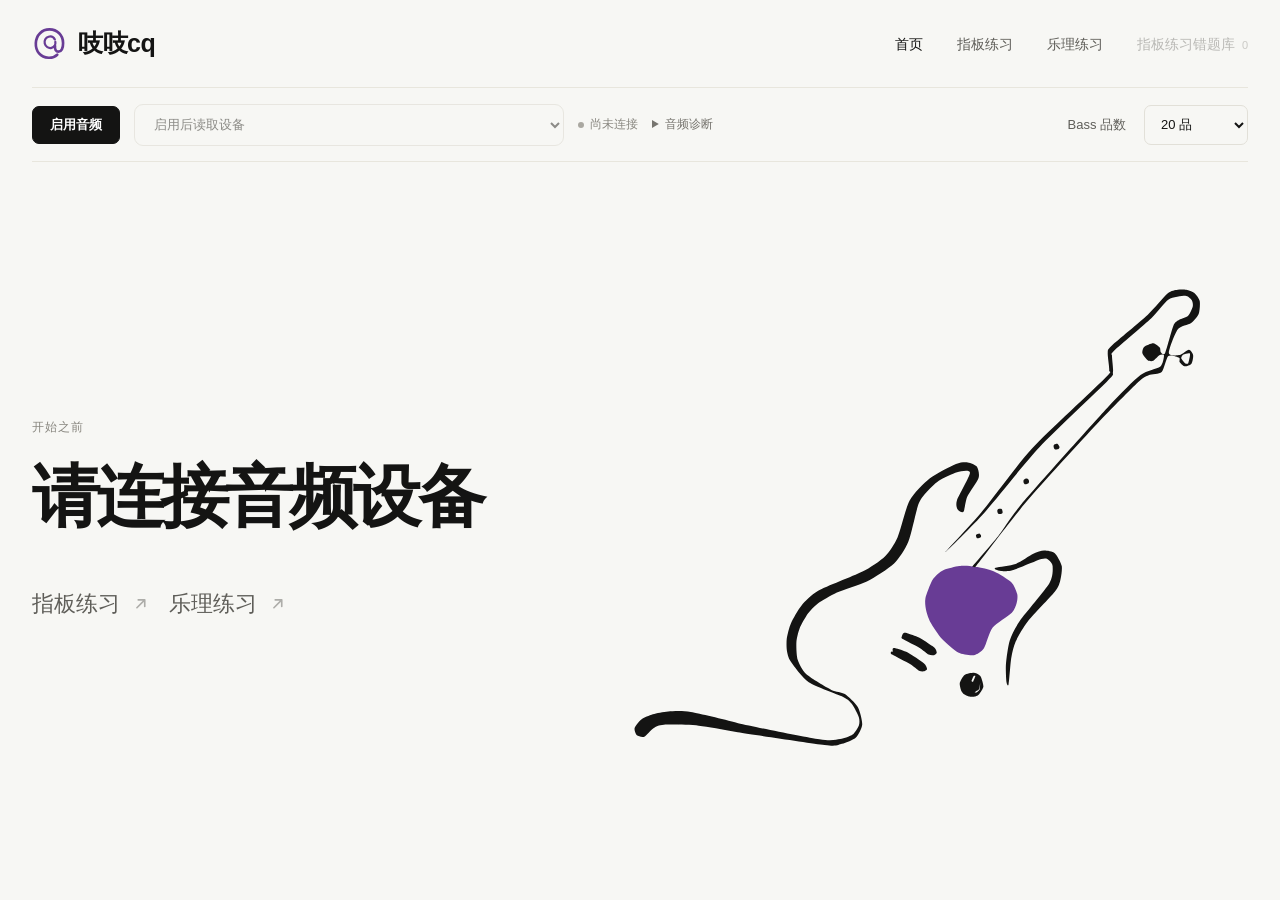
==== commit 5f823bac: "fix: polish touch layout and prevent horizontal overflow" ====
--- a/outputs/bass-fretboard-trainer-v1/index.html
+++ b/outputs/bass-fretboard-trainer-v1/index.html
@@ -26,7 +26,7 @@
         <button class="top-nav-link is-active" type="button" data-home-action="home">首页</button>
         <button class="top-nav-link" type="button" data-home-action="fretboard">指板练习</button>
         <button class="top-nav-link" type="button" data-home-action="theory">乐理练习</button>
-        <button id="headerWrongBank" class="top-nav-link" type="button" data-home-action="wrong">错题库 <span id="headerWrongCount">0</span></button>
+        <button id="headerWrongBank" class="top-nav-link" type="button" data-home-action="wrong">指板练习错题库 <span id="headerWrongCount">0</span></button>
       </nav>
     </header>
 
@@ -66,12 +66,12 @@
         <h2 data-tuning-text="productTitle">选择你的练习</h2>
         <nav class="practice-entry-list" aria-label="练习入口">
           <button id="fretboardTab" class="practice-entry" data-description="音名、弦位、八度与反应速度" data-tuning-module="fretboardCard">
-            <strong data-tuning-text="fretboardTitle">指板练习</strong><span aria-hidden="true">↗</span>
-            <small class="sr-only" data-tuning-text="fretboardDescription">音名、弦位、八度与反应速度</small>
+            <strong data-tuning-text="fretboardTitle">指板练习</strong><svg class="practice-entry-arrow" viewBox="0 0 12 12" aria-hidden="true"><path d="M3 9 9 3M4 3h5v5" /></svg>
+            <small class="practice-entry-touch-description" data-tuning-text="fretboardDescription">音名、弦位、八度与反应速度</small>
           </button>
           <button id="theoryTab" class="practice-entry" data-description="音阶、五度音型与三和弦琶音" data-tuning-module="theoryCard">
-            <strong data-tuning-text="theoryTitle">乐理练习</strong><span aria-hidden="true">↗</span>
-            <small class="sr-only" data-tuning-text="theoryDescription">音阶、五度音型与三和弦琶音</small>
+            <strong data-tuning-text="theoryTitle">乐理练习</strong><svg class="practice-entry-arrow" viewBox="0 0 12 12" aria-hidden="true"><path d="M3 9 9 3M4 3h5v5" /></svg>
+            <small class="practice-entry-touch-description" data-tuning-text="theoryDescription">音阶、五度音型与三和弦琶音</small>
           </button>
         </nav>
         <p id="practiceEntryDescription" class="practice-entry-description" aria-live="polite"></p>
--- a/outputs/bass-fretboard-trainer-v1/styles.css
+++ b/outputs/bass-fretboard-trainer-v1/styles.css
@@ -173,7 +173,7 @@
 .top-nav-link { position:relative; min-height:36px; padding:0; border:0; border-radius:0; background:transparent; color:#5f5e59; font:500 14px/1 "PingFang SC","Microsoft YaHei",sans-serif; }
 .top-nav-link::after { content:""; position:absolute; right:0; bottom:0; left:0; height:1px; background:#683c95; opacity:0; transform:scaleX(.4); transition:opacity 150ms ease,transform 150ms ease; }
 .top-nav-link:hover,.top-nav-link:focus-visible,.top-nav-link.is-active { color:#141413; }
-.top-nav-link:hover::after,.top-nav-link:focus-visible::after,.top-nav-link.is-active::after { opacity:1; transform:scaleX(1); }
+.top-nav-link:hover::after,.top-nav-link:focus-visible::after { opacity:1; transform:scaleX(1); }
 .top-nav-link:disabled { opacity:.4; cursor:not-allowed; }
 #headerWrongCount { display:inline-block; min-width:1ch; margin-left:3px; color:#8b8983; font-size:11px; }
 .practice-brand-title { display:none; }
@@ -203,15 +203,23 @@
 .practice-entry-list { display:flex; align-items:center; gap:20px; margin-top:48px; }
 .practice-entry { display:inline-flex; align-items:center; gap:13px; min-height:46px; padding:6px 0; border:0; border-radius:8px; background:transparent; color:#5f5e59; font-family:"PingFang SC","Microsoft YaHei",sans-serif; font-size:clamp(19px,1.7vw,25px); font-weight:400; line-height:1.2; transition:background-color 150ms ease,color 150ms ease,padding 150ms ease; }
 .practice-entry strong { font-weight:400; }
-.practice-entry span { font-size:.72em; font-weight:400; opacity:.48; transition:opacity 150ms ease; }
+.practice-entry-touch-description { position:absolute; width:1px; height:1px; padding:0; margin:-1px; overflow:hidden; clip:rect(0,0,0,0); white-space:nowrap; border:0; }
+.practice-entry-arrow { width:.72em; height:.72em; fill:none; stroke:currentColor; stroke-width:1.25; stroke-linecap:round; stroke-linejoin:round; opacity:.48; transition:opacity 150ms ease; }
 .practice-entry:hover,.practice-entry:focus-visible { padding:9px 16px; background:#683c95; color:#fff; outline:none; }
 .practice-entry:hover strong,.practice-entry:focus-visible strong { font-weight:500; }
-.practice-entry:hover span,.practice-entry:focus-visible span { opacity:1; }
+.practice-entry:hover .practice-entry-arrow,.practice-entry:focus-visible .practice-entry-arrow { opacity:1; }
 .practice-entry-description { min-height:23px; margin:20px 0 0; color:#5f5e59; font-size:15px; font-weight:400; line-height:1.55; opacity:0; transform:translateY(5px); transition:opacity 170ms ease,transform 170ms ease; }
 .practice-entry-description.is-visible { opacity:1; transform:translateY(0); }
 .bass-illustration { align-self:center; width:min(126%,1000px); margin:0; justify-self:end; transform:translateX(-3.5%) scale(1.12948264); transform-origin:left bottom; }
 .bass-motion-stage { width:100%; aspect-ratio:1619/971; }
 .bass-motion-stage>img,.bass-motion-stage>svg { display:block; width:100%; height:100%; }
+
+@media(min-width:1101px) {
+  .home-hero { overflow-x:clip; overflow-clip-margin:32px; }
+}
+@media(min-width:801px) and (max-width:1100px) {
+  .bass-illustration { width:min(123%,1000px); transform:translateX(-3.5%) scale(1.07); }
+}
 
 body.in-practice .site-header { min-height:auto; border:0; }
 body.in-practice .site-header .home-brand,body.in-practice .site-header .top-nav { display:none; }
@@ -269,6 +277,21 @@
   .practice-entry-description { margin-top:14px; font-size:14px; }
   .bass-illustration { width:100%; margin:8px 0 0; }
 }
+@media (hover:none), (pointer:coarse) {
+  .practice-entry-list { align-items:flex-start; width:100%; }
+  .practice-entry { flex:1 1 0; align-items:flex-start; flex-direction:column; gap:5px; padding:6px 0; color:#5f5e59; text-align:left; }
+  .practice-entry:hover,.practice-entry:focus-visible { padding:6px 0; background:transparent; color:#5f5e59; }
+  .practice-entry:hover strong,.practice-entry:focus-visible strong { font-weight:400; }
+  .practice-entry-arrow { display:none; }
+  .practice-entry-touch-description { position:static; width:auto; height:auto; padding:0; margin:0; overflow:visible; clip:auto; white-space:normal; border:0; color:#5f5e59; font-size:15px; font-weight:400; line-height:1.55; }
+  .practice-entry-description { display:none; }
+}
+@media (max-width:520px) and (hover:none), (max-width:520px) and (pointer:coarse) {
+  .practice-entry-list { align-items:stretch; }
+  .practice-entry { width:100%; align-items:center; flex:0 0 auto; flex-direction:row; gap:18px; }
+  .practice-entry strong { flex:0 0 auto; }
+  .practice-entry-touch-description { flex:1 1 auto; min-width:0; }
+}
 @media(prefers-reduced-motion:reduce) {
-  .practice-entry,.practice-entry span,.practice-entry-description,.top-nav-link::after { transition:none; }
-}
+  .practice-entry,.practice-entry-arrow,.practice-entry-description,.top-nav-link::after { transition:none; }
+}
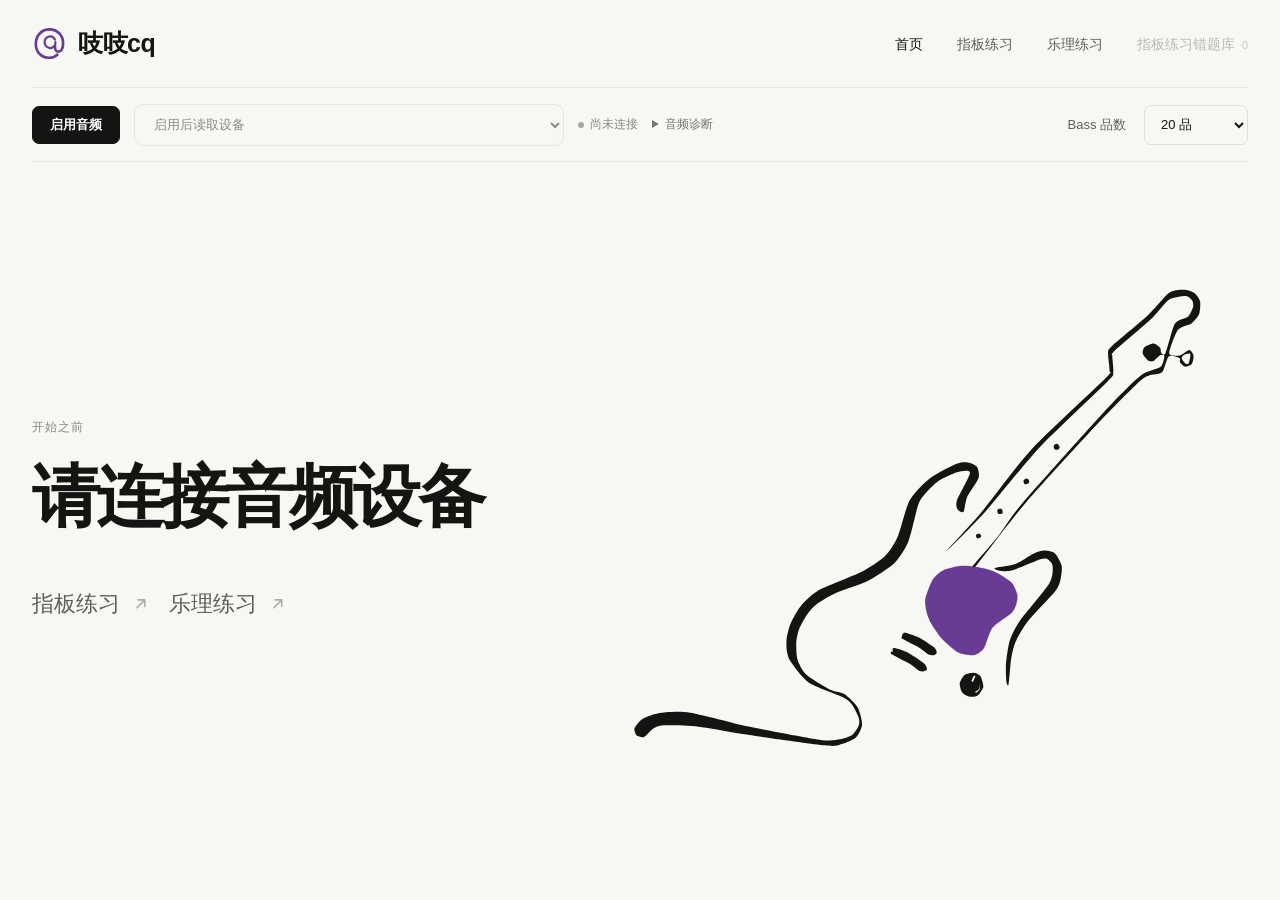
==== commit 62c16529: "feat: refine fretboard practice interface" ====
--- a/outputs/bass-fretboard-trainer-v1/index.html
+++ b/outputs/bass-fretboard-trainer-v1/index.html
@@ -8,7 +8,7 @@
   <link rel="stylesheet" href="styles.css" />
   <link rel="stylesheet" href="home-layout-tuning.css" />
   <script src="home-layout-tuning.js" defer></script>
-  <script src="home-ui.js" defer></script>
+  <script src="home-ui.js?v=20260830-1" defer></script>
   <script src="bass-motion.js" defer></script>
 </head>
 <body>
@@ -21,7 +21,12 @@
         </svg>
         <span>吱吱cq</span>
       </a>
-      <h1 class="practice-brand-title">贝斯指板练习</h1>
+      <h1 class="practice-brand-title">
+        <svg class="practice-brand-mark" viewBox="870 575 195 185" aria-hidden="true">
+          <path d="M882,641C883.3,634.6 891.2,614.4 894,609C896.8,603.6 902.2,598.5 905,596C907.8,593.5 912.2,589.8 917,588C921.8,586.2 939,581.7 945,581C951,580.3 965.4,580 974,583C980.2,582.2 1001.8,587.6 1010,591C1018.2,594.4 1036.8,606 1042,611C1047.2,616 1051.8,628.3 1053,633C1054.2,637.7 1053.2,645.8 1052,650C1050.8,654.2 1048.4,662.5 1043,668C1037.6,673.5 1013.2,688.1 1007,696C1000.8,703.9 995.2,727.9 991,734C986.8,740.1 977.8,746 972,747C966.2,748 950.1,745.6 943,742C935.9,738.4 919.2,723.8 913,717C906.8,710.2 894.6,691.6 891,685C887.4,678.4 884.1,667.3 883,662C881.9,656.7 880.7,647.4 882,641Z" />
+        </svg>
+        <span>贝斯指板练习</span>
+      </h1>
       <nav class="top-nav" aria-label="主导航">
         <button class="top-nav-link is-active" type="button" data-home-action="home">首页</button>
         <button class="top-nav-link" type="button" data-home-action="fretboard">指板练习</button>
@@ -84,16 +89,16 @@
     </section>
 
     <section id="practiceWorkspace" hidden>
-      <div class="workspace-bar"><button id="backHomeButton" class="back-button">← 返回首页</button><strong id="workspaceTitle">指板练习</strong></div>
+      <div class="workspace-bar" hidden><button id="backHomeButton" class="back-button">← 返回首页</button><strong id="workspaceTitle">指板练习</strong></div>
 
     <section id="fretboardModule">
     <div class="practice-grid">
     <aside class="practice-sidebar">
-    <details class="card fretboard-options">
-      <summary><span>题目设置</span><small id="fretboardOptionsSummary">单弦 E · 仅自然音 · 不区分八度 · 不限时</small></summary>
+    <details class="card fretboard-options" open>
+      <summary><span>训练范围</span><small id="fretboardOptionsSummary">单弦 E · 仅自然音</small></summary>
     <section class="settings" aria-label="练习设置">
       <div class="setting-row">
-        <div><strong>练习弦</strong><small>专注一根弦，或每题随机换弦</small></div>
+        <div><strong>练习弦</strong></div>
         <div class="choice">
           <label><input type="radio" name="stringMode" value="single" checked><span>单弦</span></label>
           <label><input type="radio" name="stringMode" value="mixed"><span>混合弦</span></label>
@@ -106,12 +111,13 @@
         <label><input type="radio" name="bassString" value="G"><span>G</span></label>
       </div>
       <div class="setting-row">
-        <div><strong>出题音符</strong><small>“包含升降音”也会出现 C♯、D♯、F♯等</small></div>
+        <div><strong>是否包含升降调</strong></div>
         <div class="choice">
           <label><input type="radio" name="noteSet" value="natural" checked><span>仅自然音</span></label>
           <label><input type="radio" name="noteSet" value="chromatic"><span>包含升降音</span></label>
         </div>
       </div>
+      <div class="settings-group-heading"><strong>其他设置</strong><small id="fretboardChallengeSummary">不区分八度 · 不限时</small></div>
       <div class="setting-row">
         <div><strong>八度判定</strong><small>开启后必须区分 G2、G3等实际音高</small></div>
         <div class="choice">
@@ -120,7 +126,7 @@
         </div>
       </div>
       <div class="setting-row">
-        <div><strong>答题时间</strong><small>超时单独记录，不算作弹错</small></div>
+        <div><strong>答题时间</strong><small>超时不记入错题库</small></div>
         <div class="choice">
           <label><input type="radio" name="timeLimit" value="0" checked><span>不限时</span></label>
           <label><input type="radio" name="timeLimit" value="5"><span>5 秒</span></label>
@@ -129,9 +135,7 @@
       </div>
     </section>
     </details>
-    <div id="fretboardCoverage" class="coverage-status">覆盖 0 / 0</div>
-
-    <button id="wrongBankButton" class="wrong-bank-button">错题库 <span id="wrongCount">0</span></button>
+    <button id="wrongBankButton" class="wrong-bank-button" hidden>错题库 <span id="wrongCount">0</span></button>
     </aside>
 
     <div class="practice-main">
@@ -155,8 +159,10 @@
         <button id="nextButton" class="secondary" disabled>跳过本题</button>
       </div>
     </section>
+    <div id="fretboardCoverage" class="coverage-status">覆盖 0 / 0</div>
     </div>
     </div>
+    <footer class="practice-footer">@吱吱cq</footer>
     </section>
 
     <section id="theoryModule" hidden>
@@ -255,6 +261,6 @@
       <button id="continueTimedButton" class="secondary">继续计时练习</button>
     </div>
   </dialog>
-  <script type="module" src="app.js"></script>
+  <script type="module" src="app.js?v=20260830-1"></script>
 </body>
 </html>
--- a/outputs/bass-fretboard-trainer-v1/styles.css
+++ b/outputs/bass-fretboard-trainer-v1/styles.css
@@ -295,3 +295,127 @@
 @media(prefers-reduced-motion:reduce) {
   .practice-entry,.practice-entry-arrow,.practice-entry-description,.top-nav-link::after { transition:none; }
 }
+
+/* Fretboard practice — reuses the confirmed home editorial system. */
+body.in-practice:has(#fretboardModule:not([hidden])) {
+  background:#f7f7f4;
+  color:#141413;
+  font-family:"PingFang SC","Microsoft YaHei",sans-serif;
+}
+body.in-practice:has(#fretboardModule:not([hidden])) .shell { width:min(1420px,calc(100% - 64px)); margin:0 auto; padding:0; }
+body.in-practice:has(#fretboardModule:not([hidden])) .site-header { min-height:88px; margin:0; border-bottom:1px solid #e8e6dd; }
+body.in-practice:has(#fretboardModule:not([hidden])) .site-header .home-brand { display:none; }
+body.in-practice:has(#fretboardModule:not([hidden])) .site-header .top-nav { display:flex; }
+.practice-brand-title { display:none; }
+body.in-practice:has(#fretboardModule:not([hidden])) .practice-brand-title { display:inline-flex; align-items:center; gap:11px; color:#141413; text-decoration:none; font-size:25px; font-weight:600; letter-spacing:-.02em; }
+.practice-brand-mark { width:35px; height:35px; overflow:visible; }
+.practice-brand-mark path { fill:#683c95; }
+body.in-practice:has(#fretboardModule[hidden]) .practice-brand-mark { display:none; }
+
+body.in-practice:has(#fretboardModule:not([hidden])) .home-setup-bar.compact { display:grid; grid-template-columns:minmax(0,1fr) auto auto; grid-template-rows:auto; align-items:center; gap:18px; min-height:74px; margin:0; padding:12px 0; border:0; border-bottom:1px solid #e8e6dd; border-radius:0; background:transparent; box-shadow:none; }
+body.in-practice:has(#fretboardModule:not([hidden])) .home-setup-bar.compact .setup-main { display:flex; flex:initial; align-items:center; gap:14px; min-width:0; }
+body.in-practice:has(#fretboardModule:not([hidden])) #startButton { flex:0 0 auto; min-height:38px; padding:0 17px; border:1px solid #141413; border-radius:7px; background:#141413; color:#fff; font-size:13px; font-weight:600; }
+body.in-practice:has(#fretboardModule:not([hidden])) #startButton.stop { border-color:#141413; background:transparent; color:#141413; }
+body.in-practice:has(#fretboardModule:not([hidden])) .home-setup-bar.compact .device-field { flex:0 1 430px; min-width:190px; }
+body.in-practice:has(#fretboardModule:not([hidden])) #deviceSelect { width:100%; min-height:42px; padding:0 42px 0 15px; border:1px solid #e2e0d8; border-radius:9px; background-color:transparent; color:#5f5e59; font-size:13px; font-weight:400; appearance:auto; }
+body.in-practice:has(#fretboardModule:not([hidden])) .home-setup-bar .status { flex:0 0 auto; max-width:none; margin:0; color:#88867f; font-size:12px; white-space:nowrap; }
+body.in-practice:has(#fretboardModule:not([hidden])) .home-setup-bar .dot { width:6px; height:6px; margin-right:6px; background:#aaa8a1; box-shadow:none; }
+body.in-practice:has(#fretboardModule:not([hidden])) .home-setup-bar .status.active .dot { background:#683c95; box-shadow:none; }
+body.in-practice:has(#fretboardModule:not([hidden])) .home-setup-bar .diagnostic-panel { display:block; position:relative; flex:0 0 auto; margin:0; color:#85837d; font-size:12px; }
+body.in-practice:has(#fretboardModule:not([hidden])) .home-setup-bar .diagnostic-panel summary { color:#77756f; }
+body.in-practice:has(#fretboardModule:not([hidden])) .home-setup-bar .diagnostic-panel .diagnostics { position:absolute; z-index:5; top:28px; right:0; width:330px; margin:0; border:1px solid #e2e0d8; border-radius:8px; background:#f7f7f4; }
+body.in-practice:has(#fretboardModule:not([hidden])) .home-setup-bar .diagnostics div { background:#f3f1ec; }
+body.in-practice:has(#fretboardModule:not([hidden])) .home-setup-bar.compact .bass-setup-copy { display:inline-flex; }
+body.in-practice:has(#fretboardModule:not([hidden])) .home-setup-bar.compact .instrument-config { display:block; flex:initial; grid-column:auto; grid-row:auto; margin:0; padding:0; border:0; }
+body.in-practice:has(#fretboardModule:not([hidden])) .home-setup-bar .compact-select { width:104px; min-width:104px; min-height:40px; padding:0 12px; border:1px solid #e2e0d8; border-radius:7px; background:transparent; color:#141413; font-size:13px; }
+body.in-practice:has(#fretboardModule:not([hidden])) .home-setup-bar .privacy { display:none; }
+
+body.in-practice .workspace-bar { display:none; }
+#fretboardModule { padding:clamp(28px,3vw,42px) 0 0; }
+#fretboardModule .practice-grid { grid-template-columns:minmax(280px,340px) minmax(0,1fr); align-items:center; gap:clamp(38px,5vw,76px); }
+#fretboardModule .practice-sidebar,#fretboardModule .practice-main { min-width:0; }
+#fretboardModule .fretboard-options { margin:0; padding:18px; border:0; border-radius:12px; background:#f2f2ef; box-shadow:none; }
+#fretboardModule .fretboard-options>summary { padding:0 0 12px; border:0; color:#141413; font-size:17px; font-weight:600; cursor:pointer; }
+#fretboardModule .fretboard-options>summary small { max-width:68%; color:#5f5e59; font-size:12px; font-weight:400; }
+#fretboardModule .fretboard-options[open]>summary { border:0; }
+#fretboardModule .fretboard-options .settings { margin:0; padding:0; }
+#fretboardModule .setting-row { gap:10px; padding:12px 0; border-bottom:0; }
+#fretboardModule .setting-row strong { color:#141413; font-size:14px; font-weight:500; }
+#fretboardModule .setting-row small { margin-top:5px; color:#5f5e59; font-size:12px; font-weight:400; }
+#fretboardModule .settings-group-heading { display:flex; align-items:center; justify-content:space-between; gap:12px; margin:16px 0 0; padding:18px 0 2px; border-top:1px solid #e1e1dc; }
+#fretboardModule .settings-group-heading strong { color:#141413; font-size:17px; font-weight:600; }
+#fretboardModule .settings-group-heading small { color:#5f5e59; font-size:12px; font-weight:400; text-align:right; }
+#fretboardModule .choice,#fretboardModule .string-picker { padding:3px; border:1px solid #e1e1dc; border-radius:9px; background:#ecece8; }
+#fretboardModule .choice span,#fretboardModule .string-picker span { border-radius:6px; color:#5f5e59; font-weight:400; }
+#fretboardModule .choice input:checked+span,#fretboardModule .string-picker input:checked+span { background:#e3e3de; color:#141413; box-shadow:none; }
+#fretboardModule .string-picker { margin:0 0 5px; }
+#fretboardModule .wrong-bank-button { display:none; }
+
+#fretboardModule .practice-main .quiz { min-height:520px; padding:26px clamp(24px,4vw,58px) 32px; border:0; border-radius:0; background:transparent; box-shadow:none; }
+#fretboardModule .scorebar { color:#5f5e59; font-size:13px; font-weight:400; }
+#fretboardModule .scorebar strong { color:#141413; font-weight:600; }
+#fretboardModule .prompt { margin:70px 0 12px; color:#141413; font-size:clamp(22px,2.1vw,30px); font-weight:500; line-height:1.35; }
+#fretboardModule .target-note { color:#683c95; font-size:clamp(120px,17vw,210px); font-weight:700; line-height:.88; }
+#fretboardModule .enharmonic { color:#5f5e59; }
+#fretboardModule .octave { margin:15px 0 32px; color:#5f5e59; font-size:14px; font-weight:400; }
+#fretboardModule .feedback { min-width:180px; padding:10px 17px; border-radius:8px; font-weight:600; cursor:default; box-shadow:none; }
+#fretboardModule .feedback.waiting { color:#5f5e59; background:#f3f1ec; }
+#fretboardModule .feedback.listening { color:#5f5e59; background:#d8cee6; }
+#fretboardModule .feedback.correct { color:#fff; background:#683c95; }
+#fretboardModule .feedback.wrong { color:#fff; background:#b84a5a; }
+#fretboardModule .heard { color:#5f5e59; }
+#fretboardModule .quiz-actions { flex-wrap:wrap; }
+#fretboardModule .quiz-actions .secondary { min-height:38px; padding:0 16px; border:1px solid #e2e0d8; border-radius:7px; background:transparent; color:#141413; font-size:14px; font-weight:500; line-height:1.2; box-shadow:none; }
+#fretboardModule .quiz-actions .secondary:hover:not(:disabled),#fretboardModule .quiz-actions .secondary:focus-visible:not(:disabled) { border-color:#c9c7bf; background:#f3f1ec; }
+#fretboardModule .quiz-actions .secondary:disabled { color:#5f5e59; opacity:.4; }
+#fretboardModule .coverage-status { margin-top:20px; padding:0; border:0; color:#5f5e59; font-size:12px; font-weight:500; line-height:1.4; text-align:right; opacity:.4; }
+.practice-footer { padding:clamp(58px,8vw,96px) 0 28px; color:#88867f; font-size:12px; font-weight:500; letter-spacing:.08em; text-align:center; }
+
+@media(max-width:980px) {
+  body.in-practice:has(#fretboardModule:not([hidden])) .shell { width:min(100% - 40px,940px); }
+  body.in-practice:has(#fretboardModule:not([hidden])) .home-setup-bar.compact { grid-template-columns:minmax(0,1fr) auto; }
+  body.in-practice:has(#fretboardModule:not([hidden])) .home-setup-bar.compact .setup-main { flex-wrap:wrap; }
+  body.in-practice:has(#fretboardModule:not([hidden])) .home-setup-bar.compact .bass-setup-copy { display:none; }
+  #fretboardModule .practice-grid { grid-template-columns:minmax(250px,300px) minmax(0,1fr); gap:32px; }
+}
+@media(max-width:800px) {
+  body.in-practice:has(#fretboardModule:not([hidden])) .shell { width:calc(100% - 32px); }
+  body.in-practice:has(#fretboardModule:not([hidden])) .site-header { min-height:72px; }
+  body.in-practice:has(#fretboardModule:not([hidden])) .practice-brand-title { font-size:21px; }
+  body.in-practice:has(#fretboardModule:not([hidden])) .practice-brand-mark { width:30px; height:30px; }
+  body.in-practice:has(#fretboardModule:not([hidden])) .top-nav-link[data-home-action="home"] { display:none; }
+  body.in-practice:has(#fretboardModule:not([hidden])) .home-setup-bar.compact { grid-template-columns:1fr auto; align-items:start; padding:14px 0; }
+  body.in-practice:has(#fretboardModule:not([hidden])) .home-setup-bar.compact .setup-main { gap:10px; }
+  body.in-practice:has(#fretboardModule:not([hidden])) .home-setup-bar.compact .device-field { flex:1 1 230px; }
+  body.in-practice:has(#fretboardModule:not([hidden])) .home-setup-bar .status { order:4; }
+  body.in-practice:has(#fretboardModule:not([hidden])) .home-setup-bar .diagnostic-panel { order:5; }
+  #fretboardModule { padding-top:32px; }
+  #fretboardModule .practice-grid { grid-template-columns:1fr; align-items:start; gap:54px; }
+  #fretboardModule .practice-main .quiz { min-height:500px; }
+}
+@media(max-width:520px) {
+  body.in-practice:has(#fretboardModule:not([hidden])) .shell { width:calc(100% - 28px); }
+  body.in-practice:has(#fretboardModule:not([hidden])) .site-header { align-items:flex-start; flex-wrap:wrap; align-content:start; row-gap:9px; min-height:104px; padding:17px 0 12px; }
+  body.in-practice:has(#fretboardModule:not([hidden])) .site-header .top-nav { display:grid; flex:1 0 100%; grid-template-columns:repeat(3,auto); gap:8px 14px; }
+  body.in-practice:has(#fretboardModule:not([hidden])) .home-setup-bar.compact { display:grid; grid-template-columns:1fr auto; }
+  body.in-practice:has(#fretboardModule:not([hidden])) .home-setup-bar.compact .setup-main { display:grid; grid-column:1 / -1; grid-template-columns:auto minmax(0,1fr); }
+  body.in-practice:has(#fretboardModule:not([hidden])) .home-setup-bar.compact .device-field { min-width:0; }
+  body.in-practice:has(#fretboardModule:not([hidden])) #deviceSelect { min-width:0; }
+  body.in-practice:has(#fretboardModule:not([hidden])) .home-setup-bar .status,body.in-practice:has(#fretboardModule:not([hidden])) .home-setup-bar .diagnostic-panel { margin-top:5px; }
+  body.in-practice:has(#fretboardModule:not([hidden])) .home-setup-bar.compact .instrument-config { grid-column:2; margin-top:2px; }
+  body.in-practice:has(#fretboardModule:not([hidden])) .home-setup-bar.compact .bass-setup-copy { display:flex; grid-column:1; align-self:center; }
+  #fretboardModule { padding-top:28px; }
+  #fretboardModule .fretboard-options { padding:14px; }
+  #fretboardModule .fretboard-options>summary { align-items:flex-start; flex-direction:column; gap:7px; }
+  #fretboardModule .fretboard-options>summary small { max-width:none; text-align:left; }
+  #fretboardModule .settings-group-heading { align-items:flex-start; flex-direction:column; gap:5px; }
+  #fretboardModule .settings-group-heading small { text-align:left; }
+  #fretboardModule .choice,#fretboardModule .string-picker { max-width:100%; }
+  #fretboardModule .choice span,#fretboardModule .string-picker span { padding-right:6px; padding-left:6px; }
+  #fretboardModule .practice-main .quiz { min-height:460px; padding:22px 0 28px; }
+  #fretboardModule .prompt { margin-top:54px; font-size:22px; }
+  #fretboardModule .target-note { font-size:clamp(112px,42vw,164px); }
+  #fretboardModule .feedback { max-width:100%; min-width:0; }
+  #fretboardModule .quiz-actions { align-items:stretch; flex-direction:column; }
+  #fretboardModule .quiz-actions .secondary { width:100%; }
+}
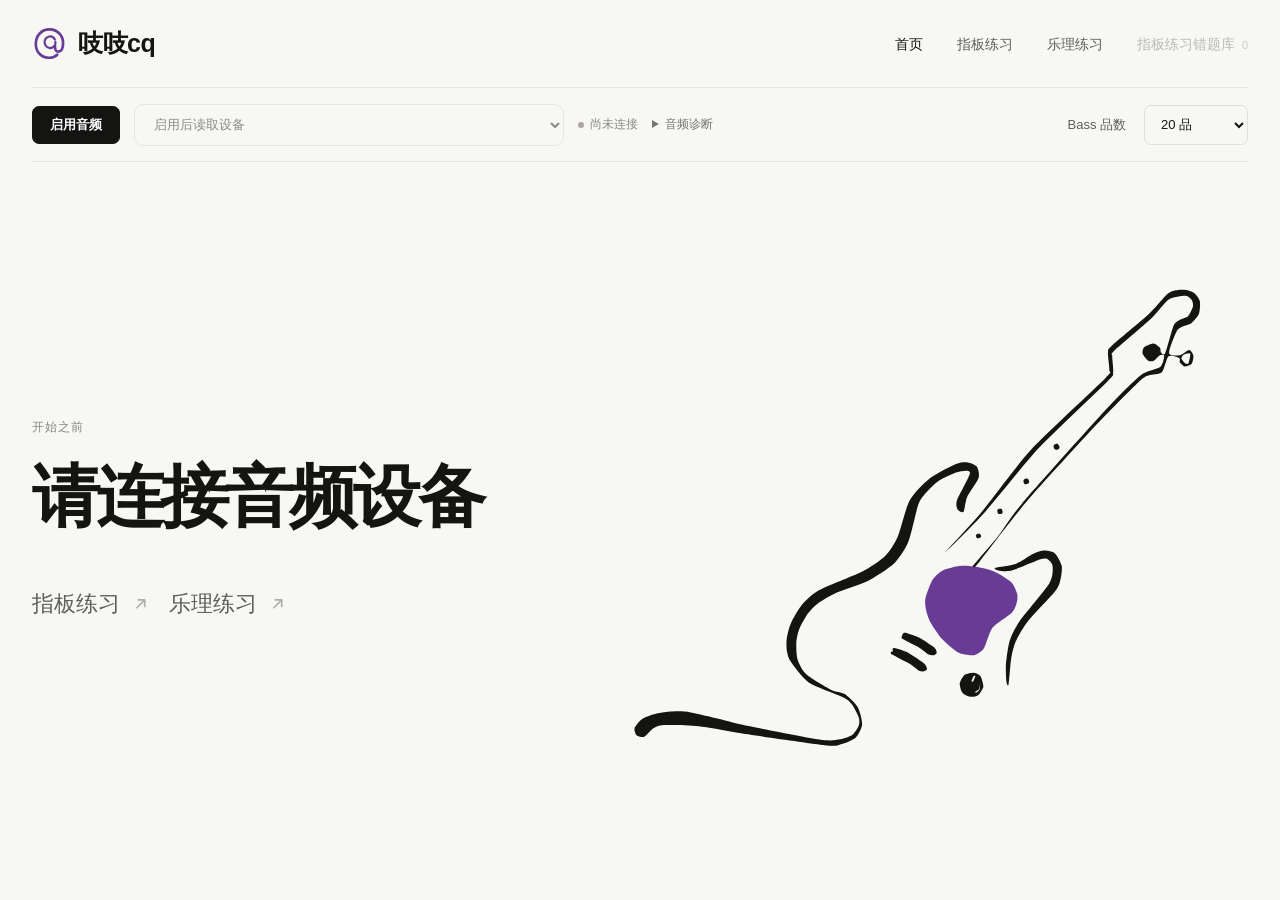
==== commit a8da198a: "release: prepare v1 candidate" ====
--- a/outputs/bass-fretboard-trainer-v1/index.html
+++ b/outputs/bass-fretboard-trainer-v1/index.html
@@ -3,18 +3,18 @@
 <head>
   <meta charset="UTF-8" />
   <meta name="viewport" content="width=device-width, initial-scale=1" />
+  <link rel="icon" href="data:," />
   <title>贝斯指板练习</title>
-  <link rel="stylesheet" href="../bass-fretboard-trainer-v0/styles.css" />
-  <link rel="stylesheet" href="styles.css" />
-  <link rel="stylesheet" href="home-layout-tuning.css" />
-  <script src="home-layout-tuning.js" defer></script>
-  <script src="home-ui.js?v=20260830-1" defer></script>
-  <script src="bass-motion.js" defer></script>
+  <link rel="stylesheet" href="base-styles.css?v=20260902-1" />
+  <link rel="stylesheet" href="styles.css?v=20260904-1" />
+  <script src="home-ui.js?v=20260902-1" defer></script>
+  <script src="bass-motion.js?v=20260902-1" defer></script>
+  <script src="theory-hub.js?v=20260902-1" defer></script>
 </head>
 <body>
   <main class="shell">
     <header class="site-header" data-tuning-module="header">
-      <a class="home-brand" href="?home=1" aria-label="返回首页">
+      <a class="home-brand" href="./" data-home-action="home" aria-label="返回首页">
         <svg class="brand-mark" viewBox="0 0 42 42" aria-hidden="true">
           <path class="at-outer" d="M30.3 34.4c-2.8 2.7-6.4 4-10.6 3.7C10.4 37.5 4.1 30.4 4.6 20.5 5.1 10.8 12 4 21.1 4.1c9.2.1 16.1 6.8 16.2 16.2.1 6.5-2.1 10.5-5.5 10.5-3.1 0-4.7-2.7-4.2-7.1" />
           <path class="at-inner" d="M27.4 16.1c-1.4-2.6-4.6-4-7.5-3.2-3.5.9-5.5 4.6-4.6 8.2.9 3.7 4.6 6 8.1 5.2 3.1-.7 5.2-3.9 4.6-7.2" />
@@ -25,7 +25,7 @@
         <svg class="practice-brand-mark" viewBox="870 575 195 185" aria-hidden="true">
           <path d="M882,641C883.3,634.6 891.2,614.4 894,609C896.8,603.6 902.2,598.5 905,596C907.8,593.5 912.2,589.8 917,588C921.8,586.2 939,581.7 945,581C951,580.3 965.4,580 974,583C980.2,582.2 1001.8,587.6 1010,591C1018.2,594.4 1036.8,606 1042,611C1047.2,616 1051.8,628.3 1053,633C1054.2,637.7 1053.2,645.8 1052,650C1050.8,654.2 1048.4,662.5 1043,668C1037.6,673.5 1013.2,688.1 1007,696C1000.8,703.9 995.2,727.9 991,734C986.8,740.1 977.8,746 972,747C966.2,748 950.1,745.6 943,742C935.9,738.4 919.2,723.8 913,717C906.8,710.2 894.6,691.6 891,685C887.4,678.4 884.1,667.3 883,662C881.9,656.7 880.7,647.4 882,641Z" />
         </svg>
-        <span>贝斯指板练习</span>
+        <span id="practiceBrandText">贝斯指板练习</span>
       </h1>
       <nav class="top-nav" aria-label="主导航">
         <button class="top-nav-link is-active" type="button" data-home-action="home">首页</button>
@@ -82,8 +82,8 @@
         <p id="practiceEntryDescription" class="practice-entry-description" aria-live="polite"></p>
       </div>
       <figure class="bass-illustration" aria-label="抽象手绘贝斯插画">
-        <div class="bass-motion-stage" data-svg-src="./ui-references%3Ahome%3A/abstract-bass-motion.svg" aria-hidden="true">
-          <img src="./ui-references%3Ahome%3A/abstract-bass-transparent.png" alt="" />
+        <div class="bass-motion-stage" data-svg-src="./assets/home/abstract-bass-motion.svg" aria-hidden="true">
+          <img src="./assets/home/abstract-bass-transparent.png" alt="" />
         </div>
       </figure>
     </section>
@@ -111,10 +111,11 @@
         <label><input type="radio" name="bassString" value="G"><span>G</span></label>
       </div>
       <div class="setting-row">
-        <div><strong>是否包含升降调</strong></div>
+        <div><strong>音名范围</strong></div>
         <div class="choice">
           <label><input type="radio" name="noteSet" value="natural" checked><span>仅自然音</span></label>
-          <label><input type="radio" name="noteSet" value="chromatic"><span>包含升降音</span></label>
+          <label><input type="radio" name="noteSet" value="all"><span>全部音</span></label>
+          <label><input type="radio" name="noteSet" value="accidental"><span>仅升降音</span></label>
         </div>
       </div>
       <div class="settings-group-heading"><strong>其他设置</strong><small id="fretboardChallengeSummary">不区分八度 · 不限时</small></div>
@@ -136,6 +137,7 @@
     </section>
     </details>
     <button id="wrongBankButton" class="wrong-bank-button" hidden>错题库 <span id="wrongCount">0</span></button>
+    <span class="signature-watermark signature-watermark--practice" aria-hidden="true">@吱吱cq</span>
     </aside>
 
     <div class="practice-main">
@@ -159,7 +161,10 @@
         <button id="nextButton" class="secondary" disabled>跳过本题</button>
       </div>
     </section>
-    <div id="fretboardCoverage" class="coverage-status">覆盖 0 / 0</div>
+    <div class="fretboard-mobile-footer-actions">
+      <button class="fretboard-mobile-home back-button" type="button" data-home-action="home">返回首页</button>
+      <div id="fretboardCoverage" class="coverage-status">覆盖 0 / 0</div>
+    </div>
     </div>
     </div>
     <footer class="practice-footer">@吱吱cq</footer>
@@ -167,28 +172,57 @@
 
     <section id="theoryModule" hidden>
       <section id="theoryHub" class="theory-hub">
-        <button class="theory-card" data-theory-type="scale"><strong>音阶</strong><small>大调与自然小调完整上下行</small></button>
-        <button class="theory-card" data-theory-type="interval"><strong>五度音型</strong><small>跨四弦上行两个八度</small></button>
-        <button class="theory-card" data-theory-type="triad"><strong>三和弦琶音</strong><small>大、小三和弦跨弦练习</small></button>
-        <button class="theory-card secondary-theory" data-theory-type="degree"><strong>调内级数</strong><small>辅助记忆调内第 2～7 音</small></button>
+        <nav class="theory-hub-tabs" role="tablist" aria-label="选择乐理练习">
+          <button class="theory-hub-tab is-selected" type="button" role="tab" aria-selected="true" data-hub-theory="scale">音阶</button>
+          <button class="theory-hub-tab" type="button" role="tab" aria-selected="false" data-hub-theory="triad">三和弦琶音</button>
+          <button class="theory-hub-tab" type="button" role="tab" aria-selected="false" data-hub-theory="interval">五度音型</button>
+          <button class="theory-hub-tab" type="button" role="tab" aria-selected="false" data-hub-theory="degree">调内级数</button>
+        </nav>
+        <section id="theoryHubHero" class="theory-hub-hero" data-hub-kind="scale" aria-labelledby="theoryHubTitle">
+          <div class="theory-hub-copy">
+            <div class="theory-hub-copy-content">
+              <p class="theory-hub-kicker">乐理练习</p>
+              <h2 id="theoryHubTitle">音阶</h2>
+              <p id="theoryHubDescription">熟悉大调与自然小调的音阶走向</p>
+              <button id="theoryHubLaunch" type="button" data-theory-type="scale" hidden aria-hidden="true" tabindex="-1"></button>
+            </div>
+          </div>
+          <div class="theory-hub-preview" aria-label="音阶练习过程预览">
+            <span class="signature-watermark signature-watermark--hub" aria-hidden="true">@吱吱cq</span>
+            <div class="theory-preview-copy">
+              <p id="theoryPreviewPrompt" class="theory-preview-prompt" hidden></p>
+              <h3 id="theoryPreviewTitle">大调</h3>
+            </div>
+            <div id="theoryPreviewSequence" class="theory-preview-sequence theory-preview-sequence--scale" aria-hidden="true"></div>
+          </div>
+        </section>
+        <footer class="practice-footer">@吱吱cq</footer>
       </section>
       <select id="theoryType" hidden aria-label="当前乐理练习"><option value="scale">音阶</option><option value="interval">五度音型</option><option value="triad">三和弦琶音</option><option value="degree">调内级数</option></select>
       <section id="theoryPractice" hidden>
-      <div class="subpage-bar"><button id="backTheoryButton" class="back-button">← 返回乐理练习</button><strong id="theoryPracticeTitle">音阶</strong></div>
+      <div class="subpage-bar theory-hub-back-row"><button id="backTheoryButton" class="back-button">返回乐理 Hub</button><strong id="theoryPracticeTitle" class="sr-only">音阶</strong></div>
       <div class="practice-grid theory-grid">
       <aside class="practice-sidebar">
-      <details class="card theory-options">
-        <summary><span>题目设置</span><small id="theoryOptionsSummary">可选</small></summary>
+      <details class="card theory-options" open>
+        <summary><span>训练范围</span><small id="theoryOptionsSummary">可选</small></summary>
         <section class="settings theory-settings">
         <div id="scaleQualityRow" class="setting-row">
-          <div><strong>调式</strong><small>自然小调使用固定的自然小音阶</small></div>
+          <div><strong>调式</strong></div>
           <div class="choice">
             <label><input type="radio" name="scaleQuality" value="major" checked><span>大调</span></label>
             <label><input type="radio" name="scaleQuality" value="minor"><span>自然小调</span></label>
           </div>
         </div>
+        <div id="theoryRootRangeRow" class="setting-row">
+          <div><strong id="theoryRootRangeLabel">主音范围</strong></div>
+          <div class="choice">
+            <label><input type="radio" name="theoryRootRange" value="natural" checked><span>仅自然音</span></label>
+            <label><input type="radio" name="theoryRootRange" value="all"><span>全部音</span></label>
+            <label><input type="radio" name="theoryRootRange" value="accidental"><span>仅升降音</span></label>
+          </div>
+        </div>
         <div class="setting-row">
-          <div><strong id="theoryKeyLabel">调</strong><small>升降号会按照调性正确显示</small></div>
+          <div><strong id="theoryKeyLabel">调</strong></div>
           <select id="scaleKey" class="compact-select" aria-label="选择调">
             <option value="random" selected>不指定</option>
             <option value="0">C</option><option value="7">G</option><option value="2">D</option><option value="9">A</option>
@@ -197,7 +231,7 @@
           </select>
         </div>
         <div id="theoryStringRow" class="setting-row">
-          <div><strong>根音所在弦</strong><small>后续音符可以跨弦演奏</small></div>
+          <div><strong>根音所在弦</strong></div>
           <div class="choice">
             <label><input type="radio" name="scaleString" value="E"><span>E 弦</span></label>
             <label><input type="radio" name="scaleString" value="A"><span>A 弦</span></label>
@@ -222,8 +256,9 @@
         </div>
         </section>
       </details>
-      <div id="theoryCoverage" class="coverage-status">覆盖 0 / 0</div>
+      <span class="signature-watermark signature-watermark--practice signature-watermark--theory" aria-hidden="true">@吱吱cq</span>
       </aside>
+      <div class="practice-main theory-practice-main">
       <section class="card scale-quiz">
         <p id="scalePrompt" class="prompt">从 A 弦上的 C 开始</p>
         <h2 id="scaleTitle">C 大调</h2>
@@ -232,7 +267,6 @@
         <div id="scaleFeedback" class="feedback waiting">启用音频后开始</div>
         <p id="scaleHeard" class="heard"></p>
         <div id="sequenceHintControls" class="sequence-hint-controls">
-          <span>是否显示音名</span>
           <div class="choice">
             <label><input type="radio" name="hintMode" value="guided"><span>显示音名</span></label>
             <label><input type="radio" name="hintMode" value="memory" checked><span>隐藏音名</span></label>
@@ -243,7 +277,13 @@
           <button id="skipTheoryButton" class="secondary">跳过本题</button>
         </div>
       </section>
-      </div>
+      <div class="theory-mobile-footer-actions">
+        <button class="theory-mobile-hub back-button" type="button" data-theory-return>返回乐理 Hub</button>
+        <div id="theoryCoverage" class="coverage-status">覆盖 0 / 0</div>
+      </div>
+      </div>
+      </div>
+      <footer class="practice-footer">@吱吱cq</footer>
       </section>
     </section>
 
@@ -251,7 +291,7 @@
   </main>
   <dialog id="wrongPracticeDialog" class="wrong-practice-dialog">
     <div class="wrong-practice-head"><h2>错题练习</h2><span id="wrongPracticeRemaining"></span></div>
-    <div id="wrongPracticeBody"></div>
+    <div id="wrongPracticeBody" class="wrong-practice-body"></div>
   </dialog>
   <dialog id="timeSupportDialog" class="support-dialog">
     <h2>需要切换为不限时吗？</h2>
@@ -261,6 +301,6 @@
       <button id="continueTimedButton" class="secondary">继续计时练习</button>
     </div>
   </dialog>
-  <script type="module" src="app.js?v=20260830-1"></script>
+  <script type="module" src="app.js?v=20260904-2"></script>
 </body>
 </html>
--- a/outputs/bass-fretboard-trainer-v1/base-styles.css
+++ b/outputs/bass-fretboard-trainer-v1/base-styles.css
@@ -0,0 +1,37 @@
+:root { color-scheme: dark; font-family: Inter, ui-sans-serif, -apple-system, BlinkMacSystemFont, "Segoe UI", sans-serif; background:#0b0d0c; color:#f1f3ed; }
+* { box-sizing:border-box; }
+body { margin:0; min-height:100vh; background:radial-gradient(circle at 50% -20%,#263126 0,transparent 42%),#0b0d0c; }
+.shell { width:min(680px,calc(100% - 32px)); margin:0 auto; padding:52px 0 48px; }
+header { margin-bottom:24px; }
+.eyebrow { color:#b7e56d; letter-spacing:.16em; font-size:12px; font-weight:700; margin:0 0 10px; }
+h1 { font-size:clamp(30px,6vw,48px); letter-spacing:-.04em; margin:0; }
+.subtitle { color:#92998f; margin:10px 0 0; }
+.card { border:1px solid #2a2f2a; border-radius:18px; background:rgba(22,25,22,.92); box-shadow:0 18px 60px rgba(0,0,0,.24); }
+.controls { padding:20px; margin-bottom:14px; }
+label { display:block; color:#b8beb4; font-size:13px; margin-bottom:9px; }
+.control-row { display:flex; gap:10px; }
+select,button { min-height:44px; border-radius:10px; border:1px solid #394038; font:inherit; }
+select { min-width:0; flex:1; padding:0 12px; background:#0f120f; color:#e8ece4; }
+button { padding:0 19px; border-color:#b7e56d; background:#b7e56d; color:#13200d; font-weight:750; cursor:pointer; }
+button.stop { border-color:#555d53; background:#272c27; color:#f0f2ed; }
+button:disabled { opacity:.55; cursor:wait; }
+.status { color:#8d958a; font-size:13px; margin:13px 0 0; }
+.dot { display:inline-block; width:7px; height:7px; border-radius:50%; background:#666; margin-right:7px; }
+.status.active .dot { background:#b7e56d; box-shadow:0 0 10px #b7e56d; }
+.result { min-height:365px; padding:32px 24px; display:flex; align-items:center; flex-direction:column; justify-content:center; }
+.hint { margin:0 0 8px; color:#899086; font-size:13px; }
+.note { font-size:clamp(90px,25vw,150px); font-weight:800; line-height:.9; letter-spacing:-.08em; font-variant-numeric:tabular-nums; }
+.frequency { margin-top:22px; font-size:24px; font-variant-numeric:tabular-nums; }
+.unit { color:#7f877d; font-size:14px; }
+.tuning { width:min(360px,90%); display:grid; grid-template-columns:22px 1fr 22px; align-items:center; gap:8px; margin-top:25px; color:#697068; }
+.meter { height:8px; background:#31362f; border-radius:99px; position:relative; overflow:hidden; }
+.meter-fill { position:absolute; left:50%; top:0; width:0; height:100%; background:#b7e56d; transition:width 90ms,left 90ms; }
+.center-mark { position:absolute; width:2px; height:14px; background:white; left:calc(50% - 1px); top:-3px; }
+.cents { color:#9ca399; font-size:13px; min-height:18px; margin:10px 0 0; }
+.diagnostics { display:grid; grid-template-columns:repeat(3,1fr); gap:1px; border:1px solid #282d27; border-radius:14px; overflow:hidden; margin-top:14px; background:#282d27; }
+.diagnostics div { padding:15px; background:#151815; display:flex; flex-direction:column; gap:5px; }
+.diagnostics span { color:#747c72; font-size:11px; }
+.diagnostics strong { font-size:14px; font-variant-numeric:tabular-nums; }
+.tips { margin-top:20px; color:#91998f; font-size:13px; line-height:1.6; }
+summary { cursor:pointer; color:#b2b9af; }
+@media(max-width:520px){.control-row{flex-direction:column}.diagnostics div{padding:12px 9px}.diagnostics strong{font-size:12px}.shell{padding-top:28px}}
--- a/outputs/bass-fretboard-trainer-v1/styles.css
+++ b/outputs/bass-fretboard-trainer-v1/styles.css
@@ -124,6 +124,14 @@
 .support-dialog p { margin:0 0 22px; color:#90988d; line-height:1.65; }
 .support-actions { display:flex; gap:10px; }
 .support-actions button { flex:1; }
+
+/* Timed-practice support uses the same neutral modal language as wrong-answer practice. */
+.support-dialog { border:1px solid rgba(255,255,255,.12); background:#141413; color:#fff; box-shadow:0 18px 50px rgba(0,0,0,.14); }
+.support-dialog p { color:rgba(255,255,255,.72); }
+.support-dialog #switchUntimedButton { border-color:#683c95; background:#683c95; color:#fff; }
+.support-dialog #continueTimedButton { border-color:rgba(255,255,255,.18); background:transparent; color:#fff; }
+.support-dialog #continueTimedButton:hover,.support-dialog #continueTimedButton:focus-visible { border-color:rgba(255,255,255,.3); background:rgba(255,255,255,.06); }
+.ready-button { border-color:#683c95; background:#683c95; color:#fff; }
 #theoryModule[hidden],#fretboardModule[hidden] { display:none; }
 .wrong-practice-dialog { width:min(730px,calc(100% - 24px)); max-height:calc(100vh - 24px); padding:18px; overflow:auto; border:1px solid #394137; border-radius:20px; background:#0e110e; color:#f1f3ed; box-shadow:0 35px 120px #000; }
 .wrong-practice-dialog::backdrop { background:rgba(0,0,0,.78); backdrop-filter:blur(5px); }
@@ -150,10 +158,7 @@
 @media(max-width:600px){.scale-progress{grid-template-columns:repeat(4,1fr)}.scale-step{height:48px}}
 @media(max-width:600px){.sequence-hint-controls{align-items:stretch;flex-direction:column}.support-actions{flex-direction:column}}
 
-/* Home UI v1 — editorial warm-white system. Opening remains separately paused. */
-html.home-direct-preview body { overflow:auto; }
-html.home-direct-preview body > .opening-phase-one { display:none; }
-html.home-direct-preview .opening-phase-one + .shell { display:block; }
+/* Home UI v1 — editorial warm-white system. */
 
 body:not(.in-practice) {
   background:#f7f7f4;
@@ -196,7 +201,7 @@
 body:not(.in-practice) .home-setup-bar .compact-select { width:104px; min-width:104px; min-height:40px; padding:0 12px; border:1px solid #e2e0d8; border-radius:7px; background:transparent; color:#141413; font-size:13px; }
 body:not(.in-practice) .home-setup-bar .privacy { display:none; }
 
-.home-hero { display:grid; grid-template-columns:minmax(0,.94fr) minmax(500px,1.06fr); align-items:center; gap:clamp(34px,5vw,84px); min-height:calc(100vh - 164px); padding:clamp(70px,9vh,124px) 0 52px; }
+.home-hero { position:relative; display:grid; grid-template-columns:minmax(0,.94fr) minmax(500px,1.06fr); align-items:center; gap:clamp(34px,5vw,84px); min-height:calc(100vh - 164px); padding:clamp(70px,9vh,124px) 0 52px; }
 .hero-copy { align-self:center; max-width:650px; padding-left:0; }
 .hero-kicker { margin:0 0 24px; color:#88867f; font-size:12px; font-weight:500; letter-spacing:.08em; text-transform:uppercase; }
 .hero-copy h2 { max-width:620px; margin:0; color:#141413; font-size:clamp(54px,5.3vw,76px); font-weight:700; line-height:1.08; letter-spacing:-.055em; }
@@ -262,13 +267,16 @@
   .site-header { align-items:flex-start; min-height:104px; padding:17px 0 12px; }
   .top-nav { display:grid; grid-template-columns:repeat(3,auto); gap:8px 14px; }
   #headerWrongCount { display:none; }
-  body:not(.in-practice) .home-setup-bar { display:grid; grid-template-columns:1fr auto; }
-  .setup-main { display:grid; grid-column:1 / -1; grid-template-columns:auto minmax(0,1fr); }
+  body:not(.in-practice) .home-setup-bar { display:grid; grid-template-columns:auto minmax(0,1fr) auto; column-gap:8px; row-gap:10px; align-items:center; }
+  body:not(.in-practice) .home-setup-bar .setup-main { display:contents; }
+  body:not(.in-practice) #startButton { grid-column:1; grid-row:1; }
   .device-field { min-width:0; }
+  body:not(.in-practice) .home-setup-bar .device-field { grid-column:2; grid-row:1; }
   body:not(.in-practice) #deviceSelect { min-width:0; }
-  body:not(.in-practice) .home-setup-bar .status,body:not(.in-practice) .home-setup-bar .diagnostic-panel { margin-top:5px; }
-  body:not(.in-practice) .home-setup-bar .instrument-config { grid-column:2; margin-top:2px; }
-  .bass-setup-copy { display:flex; grid-column:1; align-self:center; padding:0; border:0; }
+  body:not(.in-practice) .home-setup-bar .diagnostic-panel { grid-column:3; grid-row:1; justify-self:end; margin:0; }
+  body:not(.in-practice) .home-setup-bar .status { grid-column:1 / 3; grid-row:2; justify-self:start; margin:0; }
+  body:not(.in-practice) .home-setup-bar .instrument-config { grid-column:3; grid-row:2; margin:0; }
+  body:not(.in-practice) .home-setup-bar .bass-setup-copy { display:flex; grid-column:2; grid-row:2; align-self:center; justify-self:end; padding:0; border:0; }
   .home-hero { padding-top:58px; }
   .hero-kicker { margin-bottom:18px; }
   .hero-copy h2 { font-size:47px; letter-spacing:-.05em; }
@@ -276,6 +284,10 @@
   .practice-entry { font-size:21px; }
   .practice-entry-description { margin-top:14px; font-size:14px; }
   .bass-illustration { width:100%; margin:8px 0 0; }
+}
+@media(max-width:520px) and (orientation:portrait) {
+  body:not(.in-practice) .home-hero { overflow-x:clip; }
+  body:not(.in-practice) .bass-illustration { width:120%; max-width:none; }
 }
 @media (hover:none), (pointer:coarse) {
   .practice-entry-list { align-items:flex-start; width:100%; }
@@ -332,8 +344,9 @@
 
 body.in-practice .workspace-bar { display:none; }
 #fretboardModule { padding:clamp(28px,3vw,42px) 0 0; }
-#fretboardModule .practice-grid { grid-template-columns:minmax(280px,340px) minmax(0,1fr); align-items:center; gap:clamp(38px,5vw,76px); }
+#fretboardModule .practice-grid { --practice-column-gap:clamp(38px,5vw,76px); grid-template-columns:minmax(280px,340px) minmax(0,1fr); align-items:center; gap:var(--practice-column-gap); }
 #fretboardModule .practice-sidebar,#fretboardModule .practice-main { min-width:0; }
+#fretboardModule .practice-sidebar { position:relative; }
 #fretboardModule .fretboard-options { margin:0; padding:18px; border:0; border-radius:12px; background:#f2f2ef; box-shadow:none; }
 #fretboardModule .fretboard-options>summary { padding:0 0 12px; border:0; color:#141413; font-size:17px; font-weight:600; cursor:pointer; }
 #fretboardModule .fretboard-options>summary small { max-width:68%; color:#5f5e59; font-size:12px; font-weight:400; }
@@ -369,14 +382,14 @@
 #fretboardModule .quiz-actions .secondary:hover:not(:disabled),#fretboardModule .quiz-actions .secondary:focus-visible:not(:disabled) { border-color:#c9c7bf; background:#f3f1ec; }
 #fretboardModule .quiz-actions .secondary:disabled { color:#5f5e59; opacity:.4; }
 #fretboardModule .coverage-status { margin-top:20px; padding:0; border:0; color:#5f5e59; font-size:12px; font-weight:500; line-height:1.4; text-align:right; opacity:.4; }
-.practice-footer { padding:clamp(58px,8vw,96px) 0 28px; color:#88867f; font-size:12px; font-weight:500; letter-spacing:.08em; text-align:center; }
+.practice-footer { display:none; padding:clamp(58px,8vw,96px) 0 28px; color:#88867f; font-size:12px; font-weight:500; letter-spacing:.08em; text-align:center; }
 
 @media(max-width:980px) {
   body.in-practice:has(#fretboardModule:not([hidden])) .shell { width:min(100% - 40px,940px); }
   body.in-practice:has(#fretboardModule:not([hidden])) .home-setup-bar.compact { grid-template-columns:minmax(0,1fr) auto; }
   body.in-practice:has(#fretboardModule:not([hidden])) .home-setup-bar.compact .setup-main { flex-wrap:wrap; }
   body.in-practice:has(#fretboardModule:not([hidden])) .home-setup-bar.compact .bass-setup-copy { display:none; }
-  #fretboardModule .practice-grid { grid-template-columns:minmax(250px,300px) minmax(0,1fr); gap:32px; }
+  #fretboardModule .practice-grid { --practice-column-gap:32px; grid-template-columns:minmax(250px,300px) minmax(0,1fr); gap:var(--practice-column-gap); }
 }
 @media(max-width:800px) {
   body.in-practice:has(#fretboardModule:not([hidden])) .shell { width:calc(100% - 32px); }
@@ -394,16 +407,11 @@
   #fretboardModule .practice-main .quiz { min-height:500px; }
 }
 @media(max-width:520px) {
+  .practice-footer { display:block; }
   body.in-practice:has(#fretboardModule:not([hidden])) .shell { width:calc(100% - 28px); }
   body.in-practice:has(#fretboardModule:not([hidden])) .site-header { align-items:flex-start; flex-wrap:wrap; align-content:start; row-gap:9px; min-height:104px; padding:17px 0 12px; }
   body.in-practice:has(#fretboardModule:not([hidden])) .site-header .top-nav { display:grid; flex:1 0 100%; grid-template-columns:repeat(3,auto); gap:8px 14px; }
-  body.in-practice:has(#fretboardModule:not([hidden])) .home-setup-bar.compact { display:grid; grid-template-columns:1fr auto; }
-  body.in-practice:has(#fretboardModule:not([hidden])) .home-setup-bar.compact .setup-main { display:grid; grid-column:1 / -1; grid-template-columns:auto minmax(0,1fr); }
-  body.in-practice:has(#fretboardModule:not([hidden])) .home-setup-bar.compact .device-field { min-width:0; }
   body.in-practice:has(#fretboardModule:not([hidden])) #deviceSelect { min-width:0; }
-  body.in-practice:has(#fretboardModule:not([hidden])) .home-setup-bar .status,body.in-practice:has(#fretboardModule:not([hidden])) .home-setup-bar .diagnostic-panel { margin-top:5px; }
-  body.in-practice:has(#fretboardModule:not([hidden])) .home-setup-bar.compact .instrument-config { grid-column:2; margin-top:2px; }
-  body.in-practice:has(#fretboardModule:not([hidden])) .home-setup-bar.compact .bass-setup-copy { display:flex; grid-column:1; align-self:center; }
   #fretboardModule { padding-top:28px; }
   #fretboardModule .fretboard-options { padding:14px; }
   #fretboardModule .fretboard-options>summary { align-items:flex-start; flex-direction:column; gap:7px; }
@@ -419,3 +427,360 @@
   #fretboardModule .quiz-actions { align-items:stretch; flex-direction:column; }
   #fretboardModule .quiz-actions .secondary { width:100%; }
 }
+
+/* Formal theory practices — share the confirmed fretboard practice system. */
+body.in-practice:has(#theoryPractice:not([hidden])) {
+  background:#f7f7f4;
+  color:#141413;
+  font-family:"PingFang SC","Microsoft YaHei",sans-serif;
+}
+body.in-practice:has(#theoryPractice:not([hidden])) .shell { width:min(1420px,calc(100% - 64px)); margin:0 auto; padding:0; }
+body.in-practice:has(#theoryPractice:not([hidden])) .site-header { min-height:88px; margin:0; border-bottom:1px solid #e8e6dd; }
+body.in-practice:has(#theoryPractice:not([hidden])) .site-header .home-brand { display:none; }
+body.in-practice:has(#theoryPractice:not([hidden])) .site-header .top-nav { display:flex; }
+body.in-practice:has(#theoryPractice:not([hidden])) .practice-brand-title { display:inline-flex; align-items:center; gap:11px; color:#141413; font-size:25px; font-weight:600; letter-spacing:-.02em; }
+body.in-practice:has(#theoryPractice:not([hidden])) .practice-brand-mark { display:block; width:35px; height:35px; }
+
+body.in-practice:has(#theoryPractice:not([hidden])) .home-setup-bar.compact { display:grid; grid-template-columns:minmax(0,1fr) auto auto; grid-template-rows:auto; align-items:center; gap:18px; min-height:74px; margin:0; padding:12px 0; border:0; border-bottom:1px solid #e8e6dd; border-radius:0; background:transparent; box-shadow:none; }
+body.in-practice:has(#theoryPractice:not([hidden])) .home-setup-bar.compact .setup-main { display:flex; flex:initial; align-items:center; gap:14px; min-width:0; }
+body.in-practice:has(#theoryPractice:not([hidden])) #startButton { flex:0 0 auto; min-height:38px; padding:0 17px; border:1px solid #141413; border-radius:7px; background:#141413; color:#fff; font-size:13px; font-weight:600; }
+body.in-practice:has(#theoryPractice:not([hidden])) #startButton.stop { border-color:#141413; background:transparent; color:#141413; }
+body.in-practice:has(#theoryPractice:not([hidden])) .home-setup-bar.compact .device-field { flex:0 1 430px; min-width:190px; }
+body.in-practice:has(#theoryPractice:not([hidden])) #deviceSelect { width:100%; min-height:42px; padding:0 42px 0 15px; border:1px solid #e2e0d8; border-radius:9px; background-color:transparent; color:#5f5e59; font-size:13px; font-weight:400; appearance:auto; }
+body.in-practice:has(#theoryPractice:not([hidden])) .home-setup-bar .status { flex:0 0 auto; max-width:none; margin:0; color:#88867f; font-size:12px; white-space:nowrap; }
+body.in-practice:has(#theoryPractice:not([hidden])) .home-setup-bar .dot { width:6px; height:6px; margin-right:6px; background:#aaa8a1; box-shadow:none; }
+body.in-practice:has(#theoryPractice:not([hidden])) .home-setup-bar .status.active .dot { background:#683c95; box-shadow:none; }
+body.in-practice:has(#theoryPractice:not([hidden])) .home-setup-bar .diagnostic-panel { display:block; position:relative; flex:0 0 auto; margin:0; color:#85837d; font-size:12px; }
+body.in-practice:has(#theoryPractice:not([hidden])) .home-setup-bar .diagnostic-panel summary { color:#77756f; }
+body.in-practice:has(#theoryPractice:not([hidden])) .home-setup-bar .diagnostic-panel .diagnostics { position:absolute; z-index:5; top:28px; right:0; width:330px; margin:0; border:1px solid #e2e0d8; border-radius:8px; background:#f7f7f4; }
+body.in-practice:has(#theoryPractice:not([hidden])) .home-setup-bar .diagnostics div { background:#f3f1ec; }
+body.in-practice:has(#theoryPractice:not([hidden])) .home-setup-bar.compact .bass-setup-copy { display:inline-flex; }
+body.in-practice:has(#theoryPractice:not([hidden])) .home-setup-bar.compact .instrument-config { display:block; flex:initial; grid-column:auto; grid-row:auto; margin:0; padding:0; border:0; }
+body.in-practice:has(#theoryPractice:not([hidden])) .home-setup-bar .compact-select { width:104px; min-width:104px; min-height:40px; padding:0 12px; border:1px solid #e2e0d8; border-radius:7px; background:transparent; color:#141413; font-size:13px; }
+body.in-practice:has(#theoryPractice:not([hidden])) .home-setup-bar .privacy { display:none; }
+
+#theoryPractice { padding:12px 0 0; }
+#theoryPractice .subpage-bar.theory-hub-back-row { display:flex; align-items:center; justify-content:flex-start; min-height:34px; margin:0 0 8px; }
+#theoryPractice .theory-hub-back-row .back-button { min-height:38px; padding:0 12px; border:1px solid #e2e0d8; border-radius:7px; background:transparent; color:#141413; font-size:13px; font-weight:500; line-height:1; box-shadow:none; }
+#theoryPractice .theory-hub-back-row .back-button:hover,#theoryPractice .theory-hub-back-row .back-button:focus-visible { border-color:#c9c7bf; background:#f3f1ec; }
+#theoryPractice .theory-grid { --practice-column-gap:clamp(38px,5vw,76px); grid-template-columns:minmax(280px,340px) minmax(0,1fr); align-items:start; gap:var(--practice-column-gap); }
+#theoryPractice .practice-sidebar,#theoryPractice .practice-main { min-width:0; }
+#theoryPractice .practice-main { position:relative; }
+#theoryPractice .practice-sidebar { position:relative; align-self:center; }
+#theoryPractice .theory-options { margin:0; padding:18px; border:0; border-radius:12px; background:#f2f2ef; box-shadow:none; }
+#theoryPractice .theory-options>summary { display:flex; align-items:center; justify-content:space-between; padding:0 0 12px; border:0; color:#141413; font-size:17px; font-weight:600; cursor:pointer; }
+#theoryPractice .theory-options>summary small { max-width:68%; color:#5f5e59; font-size:12px; font-weight:400; text-align:right; }
+#theoryPractice .theory-options[open]>summary { border:0; }
+#theoryPractice .theory-options .settings { margin:0; padding:0; }
+#theoryPractice .setting-row { gap:10px; padding:12px 0; border-bottom:0; }
+#theoryPractice .setting-row strong { color:#141413; font-size:14px; font-weight:500; }
+#theoryPractice .setting-row small { margin-top:5px; color:#5f5e59; font-size:12px; font-weight:400; }
+#theoryPractice .choice { padding:3px; border:1px solid #e1e1dc; border-radius:9px; background:#ecece8; }
+#theoryPractice .choice span { border-radius:6px; color:#5f5e59; font-weight:400; }
+#theoryPractice .choice input:checked+span { background:#e3e3de; color:#141413; box-shadow:none; }
+#theoryPractice .theory-settings .compact-select { min-width:112px; min-height:38px; padding:0 12px; border:1px solid #e1e1dc; border-radius:7px; background:transparent; color:#141413; font-size:13px; box-shadow:none; }
+
+#theoryPractice .scale-quiz { min-height:520px; margin:0; padding:26px clamp(24px,4vw,58px) 32px; border:0; border-radius:0; background:transparent; box-shadow:none; }
+#theoryPractice .scale-quiz .prompt { margin:42px 0 16px; color:#141413; font-size:clamp(22px,2.1vw,30px); font-weight:500; line-height:1.35; }
+#theoryPractice .scale-quiz h2 { margin:0; color:#683c95; font-size:clamp(54px,7vw,92px); font-weight:700; line-height:1.05; letter-spacing:-.04em; }
+#theoryPractice .scale-direction { margin:16px 0 38px; color:#5f5e59; font-size:14px; font-weight:400; }
+#theoryPractice .scale-progress { --sequence-node-size:56px; --sequence-gap:7px; display:flex; flex-wrap:wrap; justify-content:center; gap:var(--sequence-gap); margin:0 auto 36px; }
+#theoryPractice .scale-progress.round-trip { display:grid; grid-template-columns:repeat(8,var(--sequence-node-size)); gap:var(--sequence-gap); max-width:none; }
+#theoryPractice .scale-step { width:var(--sequence-node-size); height:var(--sequence-node-size); border:1px solid #e2e0d8; border-radius:8px; background:transparent; color:#5f5e59; box-shadow:none; }
+#theoryPractice .scale-step.done { border-color:#683c95; background:transparent; color:#683c95; box-shadow:none; }
+#theoryPractice .scale-step.current,#theoryPractice .scale-step.hint { border:2px solid #683c95; background:transparent; color:#683c95; box-shadow:none; }
+#theoryPractice .scale-step.concealed { color:transparent; }
+#theoryPractice .feedback { min-width:180px; padding:10px 17px; border-radius:8px; font-weight:600; cursor:default; box-shadow:none; }
+#theoryPractice .feedback.waiting { color:#5f5e59; background:#f3f1ec; }
+#theoryPractice .feedback.listening { color:#5f5e59; background:#d8cee6; }
+#theoryPractice .feedback.correct { color:#fff; background:#683c95; }
+#theoryPractice .feedback.wrong { color:#fff; background:#b84a5a; }
+#theoryPractice .heard { margin:18px 0; color:#5f5e59; }
+#theoryPractice .sequence-hint-controls { display:flex; align-items:center; justify-content:center; gap:12px; margin:0 auto 30px; color:#5f5e59; font-size:15px; font-weight:400; }
+#theoryPractice .sequence-hint-controls .choice { width:auto; padding:3px; border-color:#e2e0d8; background:#f3f1ec; }
+#theoryPractice .sequence-hint-controls .choice span { padding:8px 12px; font-size:15px; font-weight:400; }
+#theoryPractice .sequence-hint-controls .choice input:checked+span { background:#e7e3da; color:#141413; }
+#theoryPractice .accidental-mark { display:inline-block; margin-left:.015em; font-family:inherit; font-size:.5em; font-weight:inherit; line-height:1; transform:translateY(-.28em); }
+#theoryPractice .sharp-mark { margin-left:.025em; }
+#theoryPractice .quiz-actions { flex-wrap:wrap; }
+#theoryPractice .quiz-actions .secondary { min-height:38px; padding:0 16px; border:1px solid #e2e0d8; border-radius:7px; background:transparent; color:#141413; font-size:14px; font-weight:500; line-height:1.2; box-shadow:none; }
+#theoryPractice .quiz-actions .secondary:hover:not(:disabled),#theoryPractice .quiz-actions .secondary:focus-visible:not(:disabled) { border-color:#c9c7bf; background:#f3f1ec; }
+#theoryPractice .coverage-status { margin-top:20px; padding:0; border:0; color:#5f5e59; font-size:12px; font-weight:500; line-height:1.4; text-align:right; opacity:.4; }
+.fretboard-mobile-footer-actions { display:contents; }
+.fretboard-mobile-home { display:none; }
+
+@media(max-width:980px) {
+  body.in-practice:has(#theoryPractice:not([hidden])) .shell { width:min(100% - 40px,940px); }
+  body.in-practice:has(#theoryPractice:not([hidden])) .home-setup-bar.compact { grid-template-columns:minmax(0,1fr) auto; }
+  body.in-practice:has(#theoryPractice:not([hidden])) .home-setup-bar.compact .setup-main { flex-wrap:wrap; }
+  body.in-practice:has(#theoryPractice:not([hidden])) .home-setup-bar.compact .bass-setup-copy { display:none; }
+  #theoryPractice .theory-grid { --practice-column-gap:32px; grid-template-columns:minmax(250px,300px) minmax(0,1fr); gap:var(--practice-column-gap); }
+  #theoryPractice .scale-progress { --sequence-node-size:50px; --sequence-gap:5px; }
+}
+@media(max-width:800px) {
+  body.in-practice:has(#theoryPractice:not([hidden])) .shell { width:calc(100% - 32px); }
+  body.in-practice:has(#theoryPractice:not([hidden])) .site-header { min-height:72px; }
+  body.in-practice:has(#theoryPractice:not([hidden])) .practice-brand-title { font-size:21px; }
+  body.in-practice:has(#theoryPractice:not([hidden])) .practice-brand-mark { width:30px; height:30px; }
+  body.in-practice:has(#theoryPractice:not([hidden])) .top-nav-link[data-home-action="home"] { display:none; }
+  body.in-practice:has(#theoryPractice:not([hidden])) .home-setup-bar.compact { grid-template-columns:1fr auto; align-items:start; padding:14px 0; }
+  body.in-practice:has(#theoryPractice:not([hidden])) .home-setup-bar.compact .setup-main { gap:10px; }
+  body.in-practice:has(#theoryPractice:not([hidden])) .home-setup-bar.compact .device-field { flex:1 1 230px; }
+  body.in-practice:has(#theoryPractice:not([hidden])) .home-setup-bar .status { order:4; }
+  body.in-practice:has(#theoryPractice:not([hidden])) .home-setup-bar .diagnostic-panel { order:5; }
+  #theoryPractice { padding-top:12px; }
+  #theoryPractice .scale-quiz { min-height:500px; }
+  #theoryPractice .scale-progress { --sequence-node-size:44px; --sequence-gap:3px; }
+}
+@media(max-width:700px) {
+  #theoryPractice .theory-grid { grid-template-columns:1fr; align-items:start; gap:54px; }
+  #theoryPractice .practice-sidebar { align-self:start; }
+}
+@media(max-width:520px) {
+  body.in-practice:has(#theoryPractice:not([hidden])) .shell { width:calc(100% - 28px); }
+  body.in-practice:has(#theoryPractice:not([hidden])) .site-header { align-items:flex-start; flex-wrap:wrap; align-content:start; row-gap:9px; min-height:104px; padding:17px 0 12px; }
+  body.in-practice:has(#theoryPractice:not([hidden])) .site-header .top-nav { display:grid; flex:1 0 100%; grid-template-columns:repeat(3,auto); gap:8px 14px; }
+  body.in-practice:has(#theoryPractice:not([hidden])) #deviceSelect { min-width:0; }
+  #theoryPractice { padding-top:12px; }
+  #theoryPractice .theory-options { padding:14px; }
+  #theoryPractice .theory-options>summary { align-items:flex-start; flex-direction:column; gap:7px; }
+  #theoryPractice .theory-options>summary small { max-width:none; text-align:left; }
+  #theoryPractice .choice { max-width:100%; }
+  #theoryPractice .choice span { padding-right:6px; padding-left:6px; }
+  #theoryPractice .scale-quiz { min-height:460px; padding:22px 0 28px; }
+  #theoryPractice .scale-quiz .prompt { margin-top:40px; font-size:22px; }
+  #theoryPractice .scale-quiz h2 { font-size:clamp(46px,14vw,68px); }
+  #theoryPractice .scale-progress { --sequence-node-size:44px; --sequence-gap:6px; }
+  #theoryPractice[data-theory-kind="scale"] .scale-progress.round-trip { display:grid; grid-template-columns:repeat(12,19px); column-gap:6px; row-gap:10px; justify-content:center; width:max-content; max-width:100%; }
+  #theoryPractice[data-theory-kind="scale"] .scale-progress.round-trip .scale-step { grid-column:span 2; justify-self:center; }
+  #theoryPractice[data-theory-kind="scale"] .scale-progress.round-trip .scale-step:nth-child(1) { grid-column:3 / span 2; }
+  #theoryPractice[data-theory-kind="scale"] .scale-progress.round-trip .scale-step:nth-child(5) { grid-column:2 / span 2; }
+  #theoryPractice[data-theory-kind="scale"] .scale-progress.round-trip .scale-step:nth-child(10) { grid-column:1 / span 2; }
+  #theoryPractice[data-theory-kind="interval"] .scale-quiz h2,#theoryPractice[data-theory-kind="triad"] .scale-quiz h2,#theoryPractice[data-theory-kind="degree"] .scale-quiz h2 { font-size:clamp(34px,10vw,44px); line-height:1.12; text-wrap:balance; overflow-wrap:normal; word-break:keep-all; }
+  #theoryPractice .feedback { max-width:100%; min-width:0; }
+  #theoryPractice .quiz-actions { align-items:stretch; flex-direction:column; }
+  #theoryPractice .quiz-actions .secondary { width:100%; }
+
+  #fretboardModule .fretboard-mobile-footer-actions { display:flex; align-items:baseline; justify-content:space-between; gap:16px; margin-top:16px; }
+  #fretboardModule .fretboard-mobile-home { display:inline-flex; align-items:center; justify-content:center; width:auto; min-height:38px; padding:0 12px; border:1px solid #e2e0d8; border-radius:7px; background:transparent; color:#141413; font-size:13px; font-weight:500; line-height:1; box-shadow:none; }
+  #fretboardModule .fretboard-mobile-footer-actions .coverage-status { margin:0; padding:0; }
+}
+
+@media(min-width:701px) and (max-width:1100px) and (orientation:landscape) {
+  #theoryPractice .theory-grid { --practice-column-gap:26px; gap:var(--practice-column-gap); }
+  #theoryPractice[data-theory-kind="interval"] .scale-quiz h2,#theoryPractice[data-theory-kind="triad"] .scale-quiz h2,#theoryPractice[data-theory-kind="degree"] .scale-quiz h2 { font-size:clamp(42px,5vw,58px); line-height:1.1; text-wrap:balance; overflow-wrap:normal; word-break:keep-all; }
+}
+@media(min-width:701px) and (max-width:900px) and (orientation:portrait) {
+  #theoryPractice .theory-grid { --practice-column-gap:20px; gap:var(--practice-column-gap); }
+  #theoryPractice[data-theory-kind="interval"] .scale-quiz h2,#theoryPractice[data-theory-kind="triad"] .scale-quiz h2,#theoryPractice[data-theory-kind="degree"] .scale-quiz h2 { font-size:clamp(38px,5.5vw,48px); line-height:1.1; text-wrap:balance; overflow-wrap:normal; word-break:keep-all; }
+  body:not(.in-practice) .home-hero { grid-template-columns:1fr; min-height:auto; padding:54px 0 38px; }
+  body:not(.in-practice) .hero-copy { max-width:none; }
+  body:not(.in-practice) .bass-illustration { width:min(86%,650px); margin-top:18px; justify-self:center; transform:none; }
+  #theoryHubHero[data-hub-kind="scale"] .theory-preview-sequence--scale { display:grid; grid-template-columns:repeat(4,44px); justify-content:center; column-gap:10px; row-gap:20px; }
+  #theoryHubHero[data-hub-kind="scale"] .theory-preview-sequence--scale .theory-preview-node { transform:none; }
+  #theoryHubHero[data-hub-kind="scale"] .theory-preview-sequence--scale .theory-preview-node:nth-child(4n+1) { transform:translateY(12px); }
+  #theoryHubHero[data-hub-kind="scale"] .theory-preview-sequence--scale .theory-preview-node:nth-child(4n+2) { transform:translateY(6px); }
+  #theoryHubHero[data-hub-kind="scale"] .theory-preview-sequence--scale .theory-preview-node:nth-child(4n+3) { transform:translateY(0); }
+  #theoryHubHero[data-hub-kind="scale"] .theory-preview-sequence--scale .theory-preview-node:nth-child(4n) { transform:translateY(-6px); }
+  #theoryHubHero[data-hub-kind="scale"] .theory-preview-sequence--scale .theory-preview-node:nth-child(n+5) { position:relative; left:14px; }
+}
+
+/* Theory Hub — independent preview layer; formal practice styles remain unchanged. */
+body.in-practice:has(#theoryHub:not([hidden])) {
+  background:#f7f7f4;
+  color:#141413;
+  font-family:"PingFang SC","Microsoft YaHei",sans-serif;
+}
+body.in-practice:has(#theoryHub:not([hidden])) .shell { width:min(1420px,calc(100% - 64px)); margin:0 auto; padding:0; }
+body.in-practice:has(#theoryHub:not([hidden])) .site-header { min-height:88px; margin:0; border-bottom:1px solid #e8e6dd; }
+body.in-practice:has(#theoryHub:not([hidden])) .site-header .home-brand { display:none; }
+body.in-practice:has(#theoryHub:not([hidden])) .site-header .top-nav { display:flex; }
+body.in-practice:has(#theoryHub:not([hidden])) .practice-brand-title { display:inline-flex; align-items:center; gap:11px; color:#141413; font-size:25px; font-weight:600; letter-spacing:-.02em; }
+body.in-practice:has(#theoryHub:not([hidden])) .practice-brand-mark { display:block; width:35px; height:35px; }
+
+body.in-practice:has(#theoryHub:not([hidden])) .home-setup-bar.compact { display:grid; grid-template-columns:minmax(0,1fr) auto auto; grid-template-rows:auto; align-items:center; gap:18px; min-height:74px; margin:0; padding:12px 0; border:0; border-bottom:1px solid #e8e6dd; border-radius:0; background:transparent; box-shadow:none; }
+body.in-practice:has(#theoryHub:not([hidden])) .home-setup-bar.compact .setup-main { display:flex; flex:initial; align-items:center; gap:14px; min-width:0; }
+body.in-practice:has(#theoryHub:not([hidden])) #startButton { flex:0 0 auto; min-height:38px; padding:0 17px; border:1px solid #141413; border-radius:7px; background:#141413; color:#fff; font-size:13px; font-weight:600; }
+body.in-practice:has(#theoryHub:not([hidden])) #startButton.stop { border-color:#141413; background:transparent; color:#141413; }
+body.in-practice:has(#theoryHub:not([hidden])) .home-setup-bar.compact .device-field { flex:0 1 430px; min-width:190px; }
+body.in-practice:has(#theoryHub:not([hidden])) #deviceSelect { width:100%; min-height:42px; padding:0 42px 0 15px; border:1px solid #e2e0d8; border-radius:9px; background-color:transparent; color:#5f5e59; font-size:13px; font-weight:400; appearance:auto; }
+body.in-practice:has(#theoryHub:not([hidden])) .home-setup-bar .status { flex:0 0 auto; max-width:none; margin:0; color:#88867f; font-size:12px; white-space:nowrap; }
+body.in-practice:has(#theoryHub:not([hidden])) .home-setup-bar .dot { width:6px; height:6px; margin-right:6px; background:#aaa8a1; box-shadow:none; }
+body.in-practice:has(#theoryHub:not([hidden])) .home-setup-bar .status.active .dot { background:#683c95; box-shadow:none; }
+body.in-practice:has(#theoryHub:not([hidden])) .home-setup-bar .diagnostic-panel { display:block; position:relative; flex:0 0 auto; margin:0; color:#85837d; font-size:12px; }
+body.in-practice:has(#theoryHub:not([hidden])) .home-setup-bar .diagnostic-panel summary { color:#77756f; }
+body.in-practice:has(#theoryHub:not([hidden])) .home-setup-bar .diagnostic-panel .diagnostics { position:absolute; z-index:5; top:28px; right:0; width:330px; margin:0; border:1px solid #e2e0d8; border-radius:8px; background:#f7f7f4; }
+body.in-practice:has(#theoryHub:not([hidden])) .home-setup-bar .diagnostics div { background:#f3f1ec; }
+body.in-practice:has(#theoryHub:not([hidden])) .home-setup-bar.compact .bass-setup-copy { display:inline-flex; }
+body.in-practice:has(#theoryHub:not([hidden])) .home-setup-bar.compact .instrument-config { display:block; flex:initial; grid-column:auto; grid-row:auto; margin:0; padding:0; border:0; }
+body.in-practice:has(#theoryHub:not([hidden])) .home-setup-bar .compact-select { width:104px; min-width:104px; min-height:40px; padding:0 12px; border:1px solid #e2e0d8; border-radius:7px; background:transparent; color:#141413; font-size:13px; }
+body.in-practice:has(#theoryHub:not([hidden])) .home-setup-bar .privacy { display:none; }
+
+#theoryHub { --theory-hub-color:#cbcada; display:block; padding:18px 0 42px; }
+#theoryHub.theory-hub[hidden] { display:none; }
+.theory-hub-tabs { display:inline-flex; align-items:center; gap:3px; max-width:100%; margin:0 0 18px; padding:4px; border:1px solid #e2e0d8; border-radius:10px; background:#ecece8; }
+.theory-hub-tab { min-height:36px; padding:0 16px; border:0; border-radius:7px; background:transparent; color:#5f5e59; font-size:13px; font-weight:500; white-space:nowrap; box-shadow:none; }
+.theory-hub-tab:hover,.theory-hub-tab:focus-visible { background:rgba(247,247,244,.58); color:#141413; }
+.theory-hub-tab.is-selected { background:#f7f7f4; color:#141413; }
+.theory-hub-hero { display:grid; grid-template-columns:minmax(220px,.72fr) minmax(0,1.65fr); gap:clamp(28px,4vw,64px); min-height:clamp(520px,45vw,640px); padding:clamp(34px,4.2vw,64px); overflow:visible; border-radius:22px; background:var(--theory-hub-color); cursor:pointer; transition:background-color 220ms ease; }
+.theory-hub-copy { display:flex; flex-direction:column; justify-content:center; min-width:0; padding:clamp(12px,2vw,30px) 0; }
+.theory-hub-copy-content,.theory-hub-preview { transition:opacity 160ms ease,transform 180ms ease; }
+.theory-hub-hero.is-switching .theory-hub-copy-content,.theory-hub-hero.is-switching .theory-hub-preview { opacity:.45; transform:translateY(5px); }
+.theory-hub-kicker { margin:0 0 18px; color:rgba(20,20,19,.62); font-size:12px; font-weight:600; letter-spacing:.08em; }
+.theory-hub-copy h2 { margin:0; color:#141413; font-size:clamp(38px,4.2vw,62px); font-weight:700; line-height:1.08; letter-spacing:-.04em; }
+#theoryHubDescription { max-width:300px; margin:22px 0 0; color:rgba(20,20,19,.7); font-size:15px; font-weight:400; line-height:1.7; }
+
+.theory-hub-preview { position:relative; display:flex; flex-direction:column; justify-content:center; min-width:0; min-height:430px; padding:clamp(30px,4vw,58px); overflow:hidden; border-radius:16px; background:#fff; color:#141413; animation:theory-hub-preview-breathe 3.2s ease-in-out infinite; }
+@keyframes theory-hub-preview-breathe { 0%,100% { background-color:#fff; box-shadow:0 10px 34px rgba(255,255,255,.12),0 0 16px 3px rgba(255,255,255,.07); } 50% { background-color:#fff; box-shadow:0 18px 72px rgba(255,255,255,.34),0 0 48px 12px rgba(255,255,255,.24); } }
+
+.signature-watermark { position:absolute; z-index:1; display:block; color:rgba(20,20,19,.05); font-size:clamp(13.5px,.95vw,15px); font-weight:500; line-height:1; letter-spacing:.02em; white-space:nowrap; pointer-events:none; user-select:none; }
+.signature-watermark--hub { top:calc(50% + 21px); left:20px; color:rgba(20,20,19,.052); transform:translateY(-50%) rotate(-90deg); transform-origin:left center; }
+.signature-watermark--practice { color:rgba(20,20,19,.05); }
+#fretboardModule .signature-watermark--practice,#theoryPractice .signature-watermark--theory { top:50%; right:calc(var(--practice-column-gap) / -2); bottom:auto; left:auto; transform:translate(50%,-50%) rotate(-90deg); transform-origin:center; }
+@media(max-width:800px) { #fretboardModule .signature-watermark--practice { display:none; } }
+@media(max-width:700px) { #theoryPractice .signature-watermark--theory { display:none; } }
+@media(max-width:520px) {
+  .signature-watermark { display:none; }
+}
+.theory-preview-copy { text-align:center; }
+.theory-preview-prompt { margin:0 0 11px; color:#5f5e59; font-size:clamp(14px,1.45vw,19px); font-weight:500; line-height:1.4; }
+.theory-preview-copy h3 { margin:0; color:#141413; font-size:clamp(32px,3.5vw,52px); font-weight:700; line-height:1.1; letter-spacing:-.035em; }
+.theory-preview-accidental { display:inline-block; margin-left:.02em; font-size:.54em; line-height:1; transform:translateY(-.3em); }
+.theory-preview-sequence { display:flex; flex-wrap:wrap; align-items:center; justify-content:center; gap:clamp(8px,1.2vw,14px); min-height:110px; margin-top:clamp(48px,6vw,76px); }
+.theory-preview-node { display:inline-flex; align-items:center; justify-content:center; width:clamp(48px,4.5vw,62px); height:clamp(48px,4.5vw,62px); border:1px solid #d8d8d3; border-radius:9px; background:transparent; color:#5f5e59; font-size:16px; font-weight:600; opacity:1; transition:border-color 220ms ease,color 220ms ease,transform 220ms ease; }
+.theory-preview-node:nth-child(3n+1) { transform:translateY(12px); }
+.theory-preview-node:nth-child(3n+2) { transform:translateY(0); }
+.theory-preview-node:nth-child(3n) { transform:translateY(-12px); }
+.theory-preview-node.is-current { border:2px solid #141413; color:#141413; }
+.theory-preview-node.is-complete { border-color:#5f5e59; color:#3f3e3a; }
+.theory-preview-sequence--degree .theory-preview-node { width:74px; height:74px; transform:none; font-size:22px; }
+
+@media(max-width:980px) {
+  body.in-practice:has(#theoryHub:not([hidden])) .shell { width:min(100% - 40px,940px); }
+  body.in-practice:has(#theoryHub:not([hidden])) .home-setup-bar.compact { grid-template-columns:minmax(0,1fr) auto; }
+  body.in-practice:has(#theoryHub:not([hidden])) .home-setup-bar.compact .setup-main { flex-wrap:wrap; }
+  body.in-practice:has(#theoryHub:not([hidden])) .home-setup-bar.compact .bass-setup-copy { display:none; }
+  .theory-hub-hero { grid-template-columns:minmax(190px,.65fr) minmax(0,1.5fr); gap:28px; min-height:520px; padding:30px; }
+  .theory-hub-preview { min-height:400px; padding:30px 24px; }
+  .theory-preview-node { width:50px; height:50px; }
+}
+@media(max-width:800px) {
+  body.in-practice:has(#theoryHub:not([hidden])) .shell { width:calc(100% - 32px); }
+  body.in-practice:has(#theoryHub:not([hidden])) .site-header { min-height:72px; }
+  body.in-practice:has(#theoryHub:not([hidden])) .practice-brand-title { font-size:21px; }
+  body.in-practice:has(#theoryHub:not([hidden])) .practice-brand-mark { width:30px; height:30px; }
+  body.in-practice:has(#theoryHub:not([hidden])) .top-nav-link[data-home-action="home"] { display:none; }
+  body.in-practice:has(#theoryHub:not([hidden])) .home-setup-bar.compact { grid-template-columns:1fr auto; align-items:start; padding:14px 0; }
+  body.in-practice:has(#theoryHub:not([hidden])) .home-setup-bar.compact .setup-main { gap:10px; }
+  body.in-practice:has(#theoryHub:not([hidden])) .home-setup-bar.compact .device-field { flex:1 1 230px; }
+  body.in-practice:has(#theoryHub:not([hidden])) .home-setup-bar .status { order:4; }
+  body.in-practice:has(#theoryHub:not([hidden])) .home-setup-bar .diagnostic-panel { order:5; }
+  #theoryHub { padding-top:16px; }
+  .theory-hub-tabs { width:100%; }
+  .theory-hub-tab { flex:1; padding:0 10px; }
+  .theory-hub-hero { grid-template-columns:minmax(170px,.62fr) minmax(0,1.45fr); gap:22px; padding:24px; }
+  .theory-hub-copy h2 { font-size:clamp(34px,5.2vw,44px); }
+  #theoryHubDescription { font-size:14px; }
+  .theory-hub-preview { min-height:390px; padding:26px 18px; }
+  .theory-preview-sequence { gap:8px; margin-top:48px; }
+  .theory-preview-node { width:44px; height:44px; border-radius:7px; font-size:14px; }
+}
+@media(max-width:700px) {
+  .theory-hub-hero { grid-template-columns:1fr; gap:28px; min-height:0; }
+  .theory-hub-copy { padding:0; }
+  #theoryHubDescription { max-width:none; }
+  .theory-hub-preview { min-height:390px; }
+}
+@media(max-width:520px) {
+  body.in-practice:has(#theoryHub:not([hidden])) .shell { width:calc(100% - 28px); }
+  body.in-practice:has(#theoryHub:not([hidden])) .site-header { align-items:flex-start; flex-wrap:wrap; align-content:start; row-gap:9px; min-height:104px; padding:17px 0 12px; }
+  body.in-practice:has(#theoryHub:not([hidden])) .site-header .top-nav { display:grid; flex:1 0 100%; grid-template-columns:repeat(3,auto); gap:8px 14px; }
+  body.in-practice:has(#theoryHub:not([hidden])) #deviceSelect { min-width:0; }
+  #theoryHub { padding-top:14px; }
+  .theory-hub-tabs { display:grid; grid-template-columns:1fr 1fr; }
+  .theory-hub-tab { width:100%; }
+  .theory-hub-hero { padding:24px 18px 18px; border-radius:16px; }
+  .theory-hub-copy h2 { font-size:38px; }
+  .theory-hub-preview { min-height:350px; padding:28px 14px; border-radius:12px; }
+  .theory-preview-copy h3 { font-size:34px; }
+  .theory-preview-sequence { gap:8px; min-height:104px; margin-top:42px; }
+  .theory-preview-node { width:42px; height:42px; }
+  .site-header { align-items:flex-start; flex-wrap:wrap; align-content:start; row-gap:9px; min-height:104px; padding:17px 0 12px; }
+  .top-nav-link[data-home-action="home"] { display:inline-flex !important; }
+  .site-header .top-nav { display:flex !important; flex:1 0 100%; align-items:center; justify-content:space-between; gap:10px; min-width:0; flex-wrap:nowrap; }
+  .site-header .top-nav .top-nav-link { display:inline-flex; align-items:center; justify-content:center; flex:0 0 auto; height:36px; min-height:36px; padding:0; line-height:1; white-space:nowrap; vertical-align:middle; }
+}
+@media(max-width:900px) and (orientation:portrait) {
+  #theoryHubHero { --hub-portrait-node-size:44px; }
+  #theoryHubHero .theory-preview-sequence--scale { display:grid; grid-template-columns:repeat(4,var(--hub-portrait-node-size)); justify-content:center; column-gap:10px; row-gap:24px; width:max-content; max-width:100%; margin-right:auto; margin-left:auto; }
+  #theoryHubHero .theory-preview-sequence--scale .theory-preview-node { transform:none; }
+  #theoryHubHero .theory-preview-sequence--scale .theory-preview-node:nth-child(4n+1) { transform:translateY(12px); }
+  #theoryHubHero .theory-preview-sequence--scale .theory-preview-node:nth-child(4n+2) { transform:translateY(4px); }
+  #theoryHubHero .theory-preview-sequence--scale .theory-preview-node:nth-child(4n+3) { transform:translateY(-4px); }
+  #theoryHubHero .theory-preview-sequence--scale .theory-preview-node:nth-child(4n) { transform:translateY(-12px); }
+  #theoryHubHero .theory-preview-sequence--triad { display:grid; grid-template-columns:repeat(8,17px); justify-content:center; column-gap:10px; row-gap:24px; width:max-content; max-width:100%; margin-right:auto; margin-left:auto; }
+  #theoryHubHero .theory-preview-sequence--triad .theory-preview-node { grid-column:span 2; transform:none; }
+  #theoryHubHero .theory-preview-sequence--triad .theory-preview-node:nth-child(1) { grid-column:2 / span 2; transform:translateY(8px); }
+  #theoryHubHero .theory-preview-sequence--triad .theory-preview-node:nth-child(2),#theoryHubHero .theory-preview-sequence--triad .theory-preview-node:nth-child(5) { transform:translateY(0); }
+  #theoryHubHero .theory-preview-sequence--triad .theory-preview-node:nth-child(3),#theoryHubHero .theory-preview-sequence--triad .theory-preview-node:nth-child(6) { transform:translateY(-8px); }
+  #theoryHubHero .theory-preview-sequence--triad .theory-preview-node:nth-child(4) { grid-column:1 / span 2; transform:translateY(12px); }
+  #theoryHubHero .theory-preview-sequence--triad .theory-preview-node:nth-child(7) { transform:translateY(-16px); }
+}
+@media(max-width:520px) and (orientation:portrait) {
+  #theoryHubHero { --hub-portrait-node-size:42px; }
+}
+@media(prefers-reduced-motion:reduce) {
+  .theory-hub-hero,.theory-hub-copy-content,.theory-hub-preview,.theory-preview-node { transition:none; }
+  .theory-hub-preview { animation:none; }
+}
+
+/* Shared Mobile setup bar: one layout for home, practice, and Theory Hub. */
+@media(max-width:520px) {
+  #audioControls.home-setup-bar,body.in-practice #audioControls.home-setup-bar.controls.compact { display:grid; grid-template-columns:auto minmax(0,1fr) auto; column-gap:8px; row-gap:10px; align-items:center; }
+  #audioControls.home-setup-bar .setup-main,body.in-practice #audioControls.home-setup-bar.controls.compact .setup-main { display:contents; }
+  #audioControls.home-setup-bar #startButton,body.in-practice #audioControls.home-setup-bar.controls.compact #startButton { grid-column:1; grid-row:1; }
+  #audioControls.home-setup-bar .device-field,body.in-practice #audioControls.home-setup-bar.controls.compact .device-field { grid-column:2; grid-row:1; min-width:0; }
+  #audioControls.home-setup-bar #deviceSelect,body.in-practice #audioControls.home-setup-bar.controls.compact #deviceSelect { min-width:0; }
+  #audioControls.home-setup-bar .diagnostic-panel,body.in-practice #audioControls.home-setup-bar.controls.compact .diagnostic-panel { grid-column:3; grid-row:1; justify-self:end; margin:0; }
+  #audioControls.home-setup-bar .status,body.in-practice #audioControls.home-setup-bar.controls.compact .status { grid-column:1 / 3; grid-row:2; justify-self:start; margin:0; }
+  #audioControls.home-setup-bar .bass-setup-copy,body.in-practice #audioControls.home-setup-bar.controls.compact .bass-setup-copy { display:flex; grid-column:2; grid-row:2; align-self:center; justify-self:end; padding:0; border:0; }
+  #audioControls.home-setup-bar .instrument-config,body.in-practice #audioControls.home-setup-bar.controls.compact .instrument-config { display:block; grid-column:3; grid-row:2; margin:0; padding:0; border:0; }
+}
+
+/* Wrong-practice overlay: reuse the confirmed fretboard practice presentation. */
+.wrong-practice-dialog { width:min(730px,calc(100% - 24px)); max-height:calc(100vh - 24px); padding:18px; border:1px solid rgba(255,255,255,.12); border-radius:20px; background:#141413; color:#fff; box-shadow:0 18px 50px rgba(0,0,0,.14); }
+.wrong-practice-dialog::backdrop { background:rgba(20,20,19,.52); backdrop-filter:none; }
+.wrong-practice-head { padding:5px 5px 15px; }
+.wrong-practice-head h2 { color:#fff; }
+.wrong-practice-head>span { color:rgba(255,255,255,.72); }
+.wrong-practice-body { overflow:hidden; border-radius:12px; background:#f7f7f4; }
+.wrong-practice-dialog #quizCard { min-height:520px; padding:26px clamp(24px,4vw,58px) 32px; border:0; border-radius:12px; background:#f7f7f4; color:#141413; box-shadow:none; }
+.wrong-practice-dialog .scorebar { color:#5f5e59; font-size:13px; font-weight:400; }
+.wrong-practice-dialog .scorebar strong { color:#141413; font-weight:600; }
+.wrong-practice-dialog .prompt { margin:70px 0 12px; color:#141413; font-size:clamp(22px,2.1vw,30px); font-weight:500; line-height:1.35; }
+.wrong-practice-dialog .target-note { color:#683c95; font-size:clamp(120px,17vw,210px); font-weight:700; line-height:.88; }
+.wrong-practice-dialog .enharmonic,.wrong-practice-dialog .octave,.wrong-practice-dialog .heard { color:#5f5e59; }
+.wrong-practice-dialog .octave { margin:15px 0 32px; font-size:14px; font-weight:400; }
+.wrong-practice-dialog .feedback { min-width:180px; padding:10px 17px; border-radius:8px; font-weight:600; cursor:default; box-shadow:none; }
+.wrong-practice-dialog .feedback.waiting { color:#5f5e59; background:#f3f1ec; }
+.wrong-practice-dialog .feedback.listening { color:#5f5e59; background:#d8cee6; }
+.wrong-practice-dialog .feedback.correct { color:#fff; background:#683c95; }
+.wrong-practice-dialog .feedback.wrong { color:#fff; background:#b84a5a; }
+.wrong-practice-dialog .quiz-actions { flex-wrap:wrap; }
+.wrong-practice-dialog .quiz-actions .secondary { min-height:38px; padding:0 16px; border:1px solid #e2e0d8; border-radius:7px; background:transparent; color:#141413; font-size:14px; font-weight:500; line-height:1.2; box-shadow:none; }
+.wrong-practice-dialog .quiz-actions .secondary:hover:not(:disabled),.wrong-practice-dialog .quiz-actions .secondary:focus-visible:not(:disabled) { border-color:#c9c7bf; background:#f3f1ec; }
+.wrong-practice-dialog .quiz-actions .secondary:disabled { color:#5f5e59; opacity:.4; }
+.theory-mobile-footer-actions { display:contents; }
+.theory-mobile-hub { display:none; }
+@media(max-width:520px) {
+  .wrong-practice-dialog { padding:14px; }
+  .wrong-practice-dialog #quizCard { min-height:460px; padding:22px 14px 28px; }
+  .wrong-practice-dialog .prompt { margin-top:54px; font-size:22px; }
+  .wrong-practice-dialog .target-note { font-size:clamp(112px,42vw,164px); }
+  .wrong-practice-dialog .feedback { max-width:100%; min-width:0; }
+  .wrong-practice-dialog .quiz-actions { align-items:stretch; flex-direction:column; }
+  .wrong-practice-dialog .quiz-actions .secondary { width:100%; }
+  #theoryPractice .theory-mobile-footer-actions { display:flex; align-items:baseline; justify-content:space-between; gap:16px; margin-top:16px; }
+  #theoryPractice .theory-mobile-hub { display:inline-flex; align-items:center; justify-content:center; width:auto; min-height:38px; padding:0 12px; border:1px solid #e2e0d8; border-radius:7px; background:transparent; color:#141413; font-size:13px; font-weight:500; line-height:1; box-shadow:none; }
+  #theoryPractice .theory-mobile-footer-actions .coverage-status { margin:0; padding:0; }
+}
